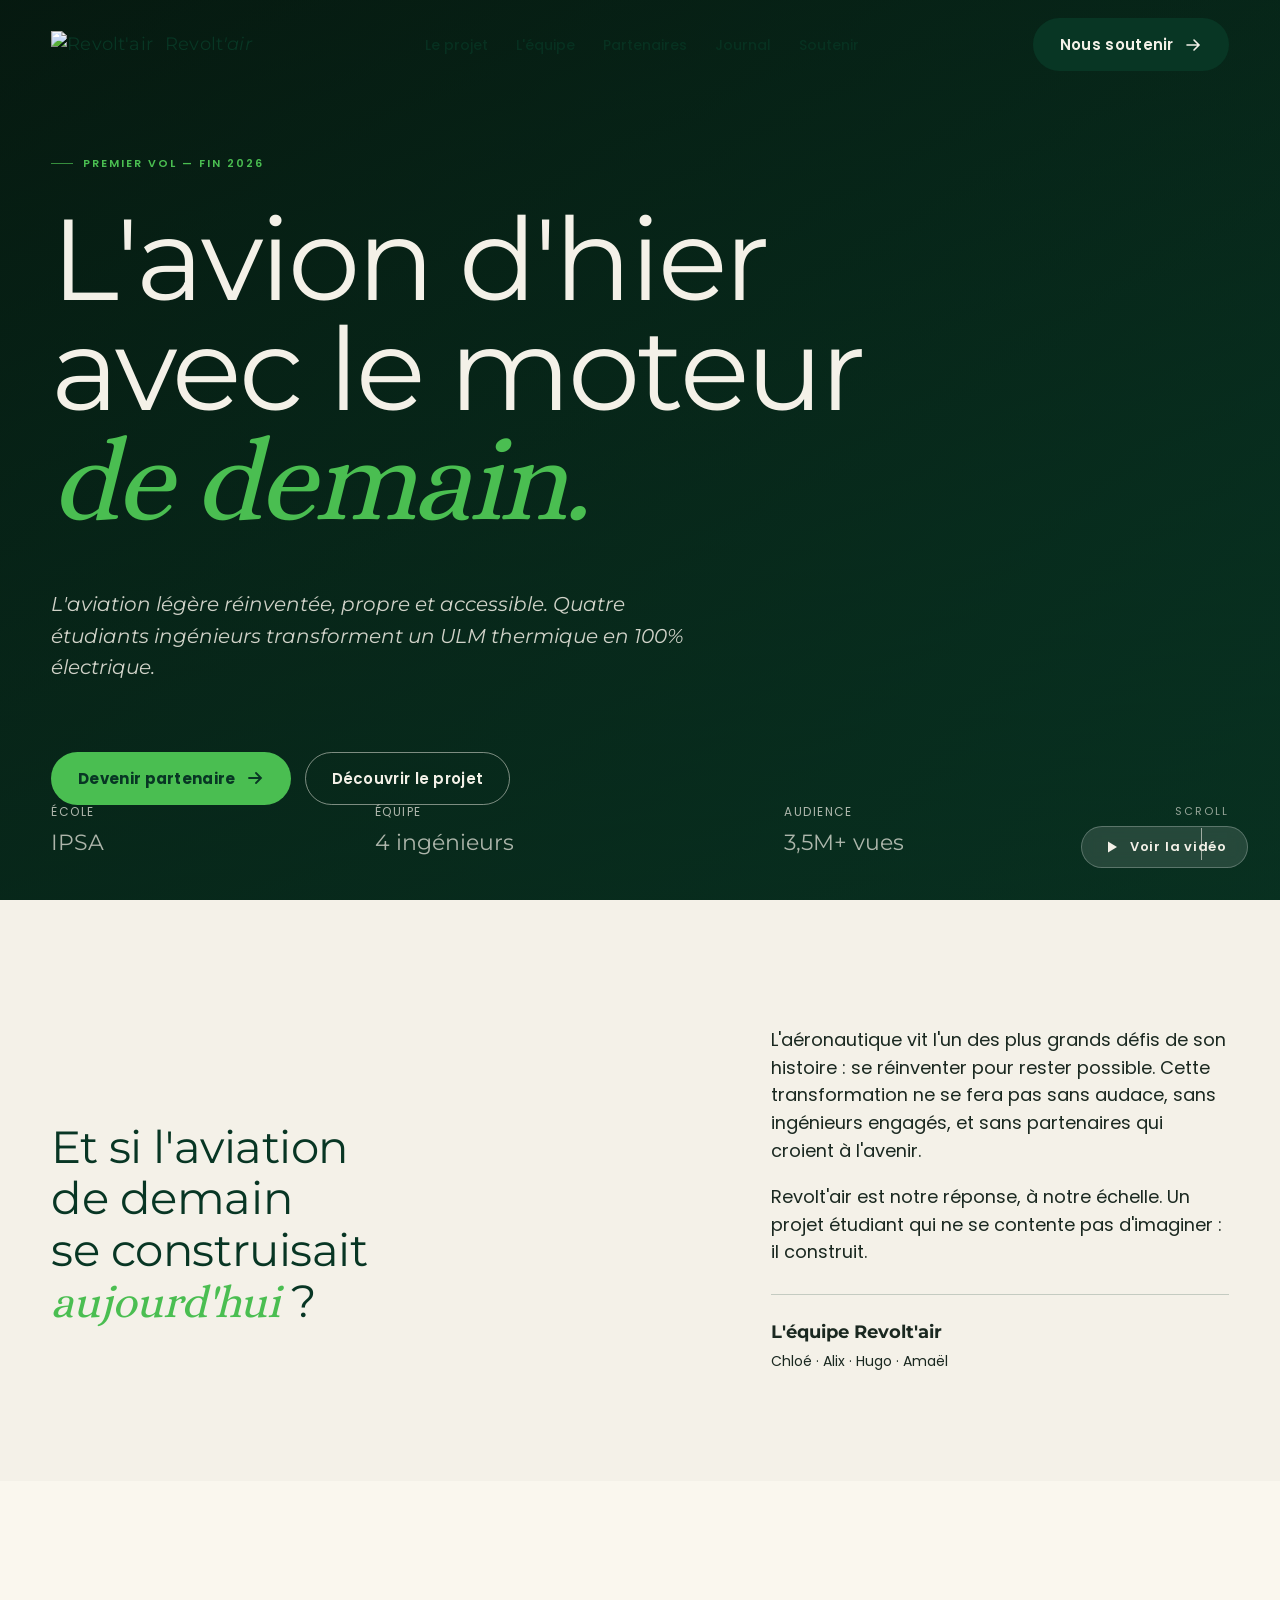
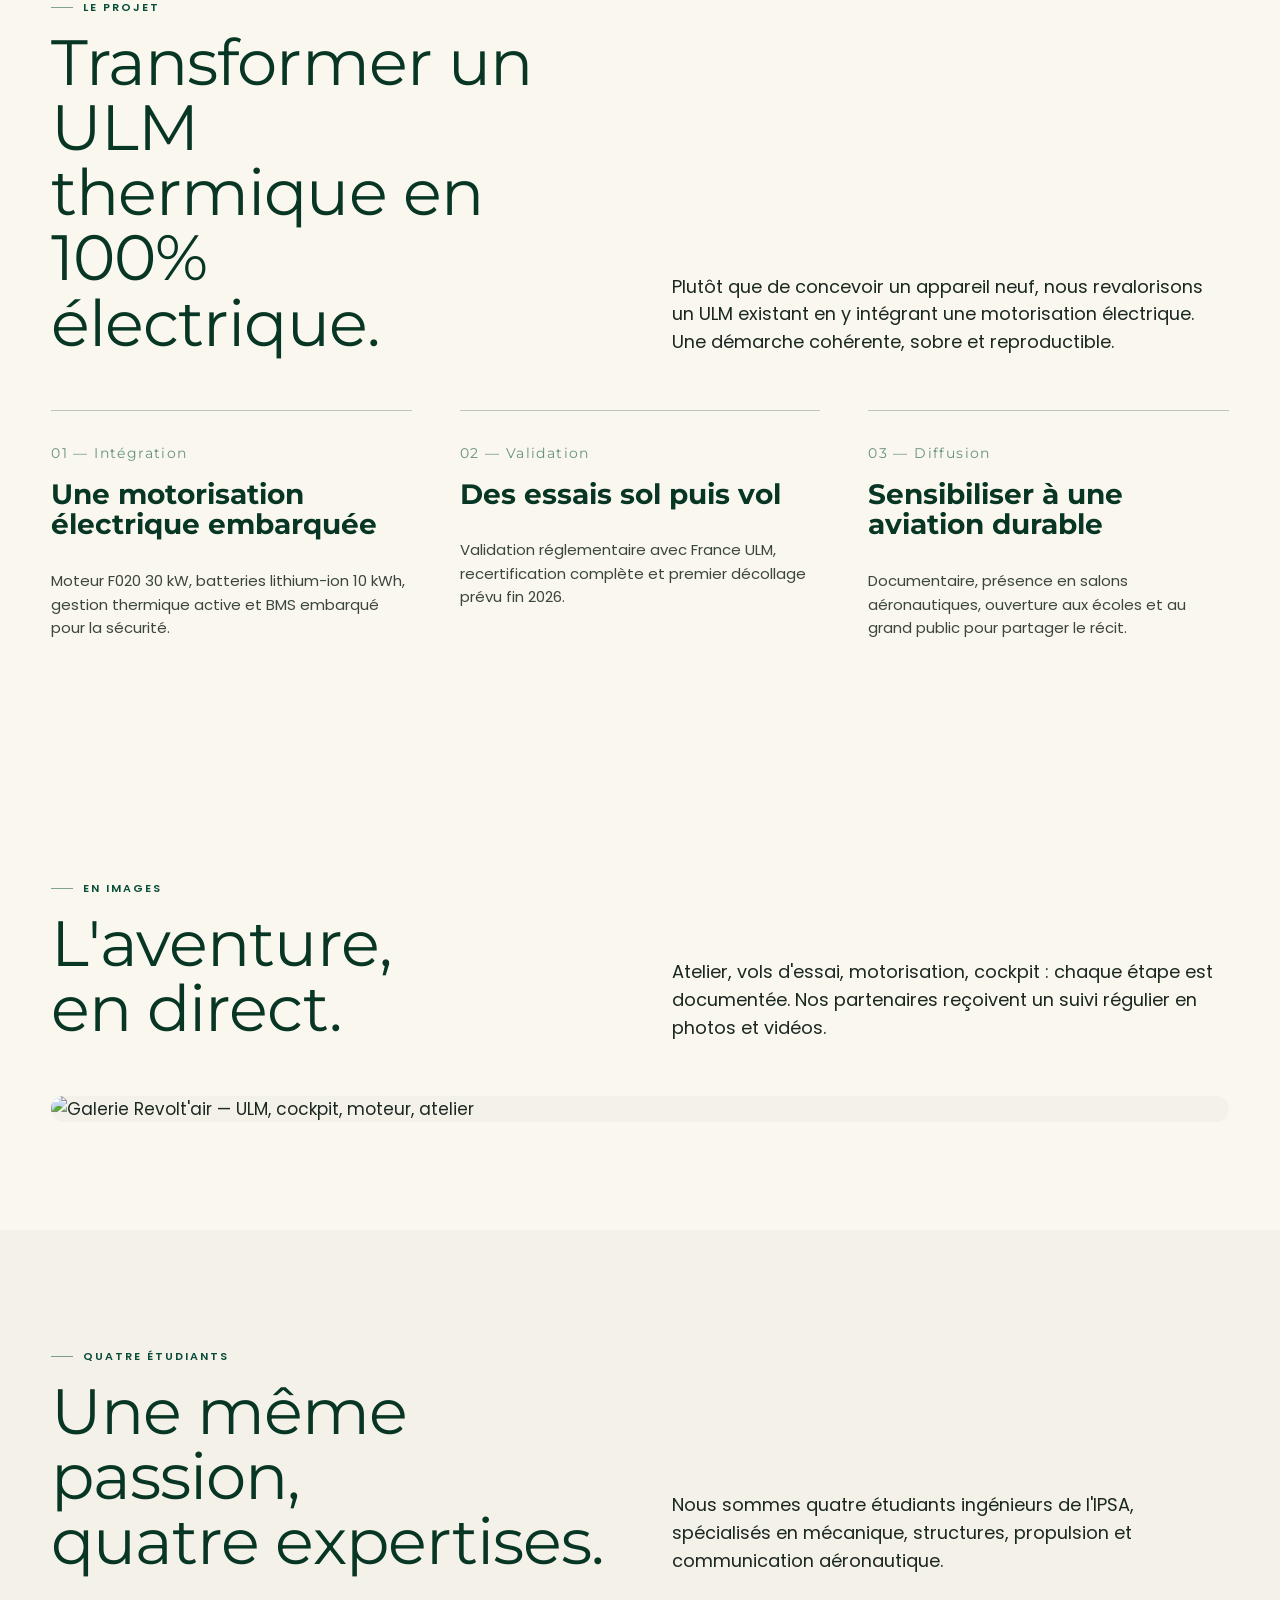
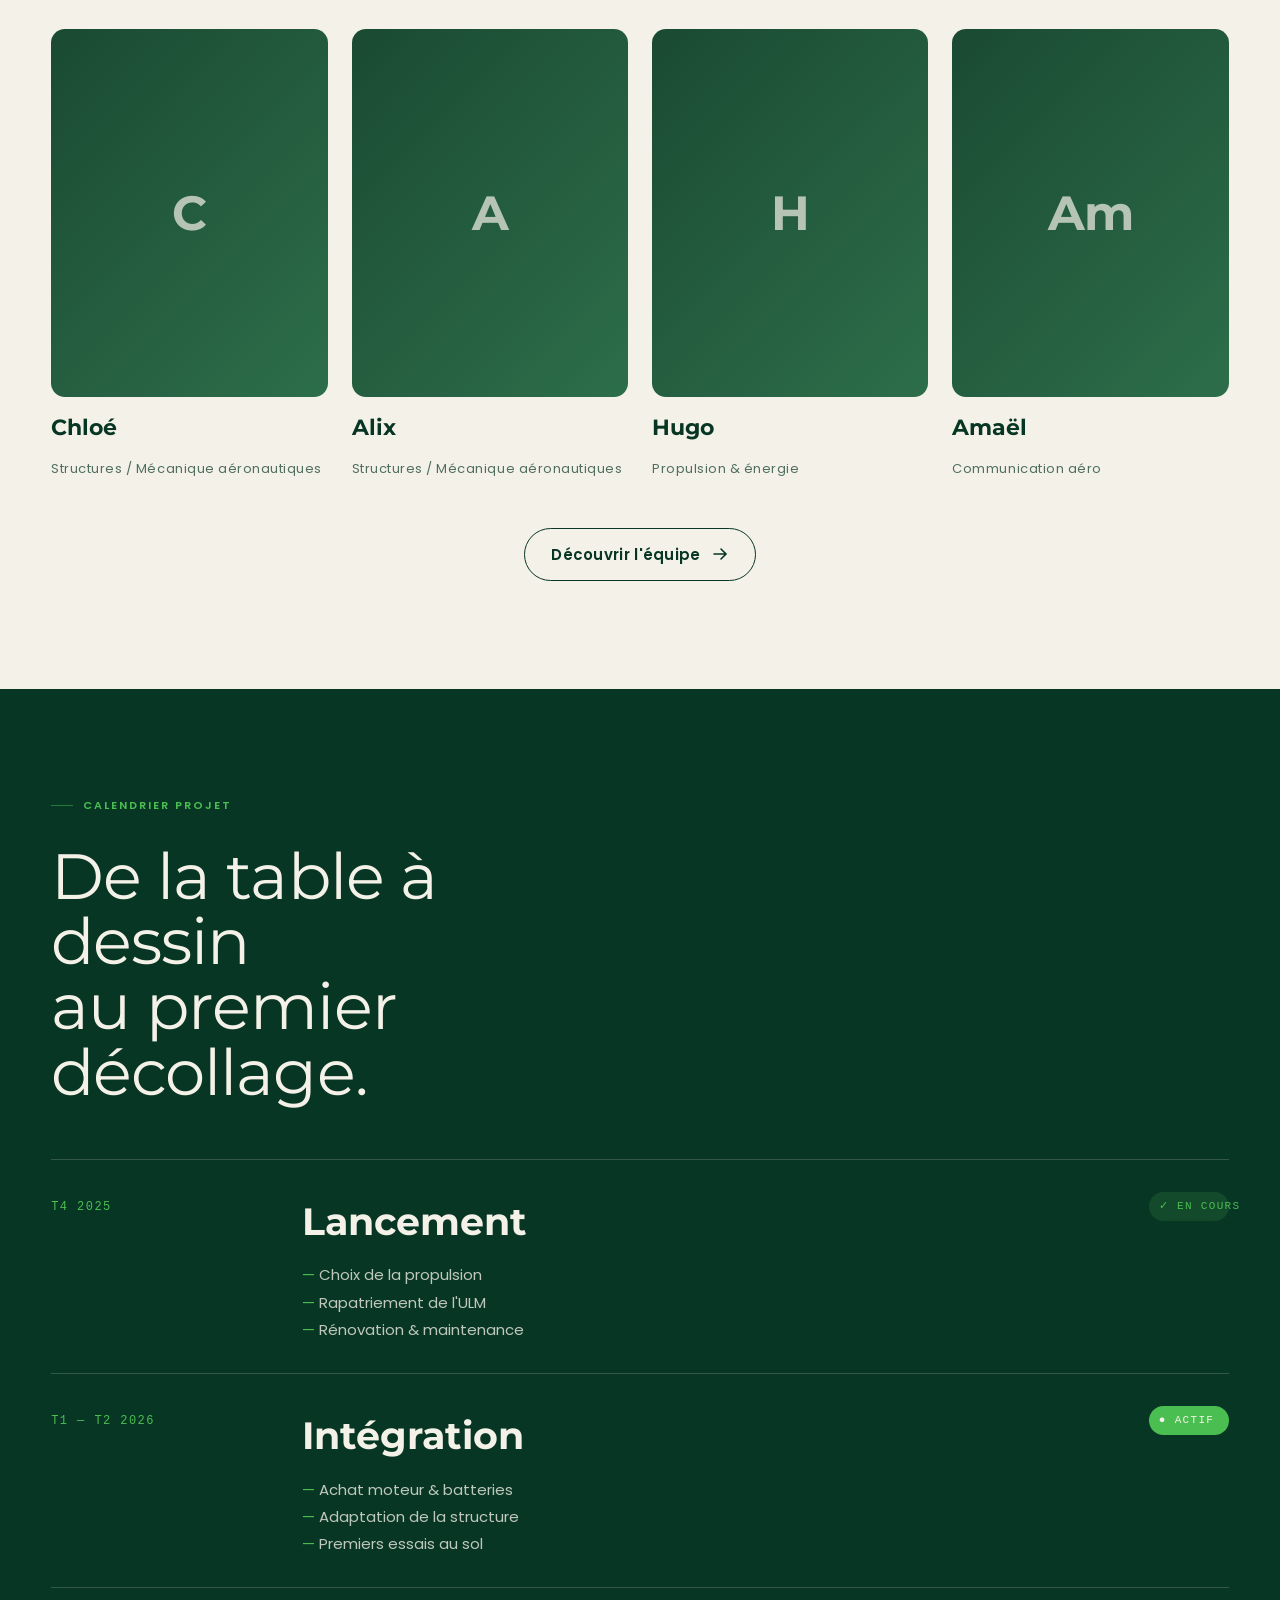
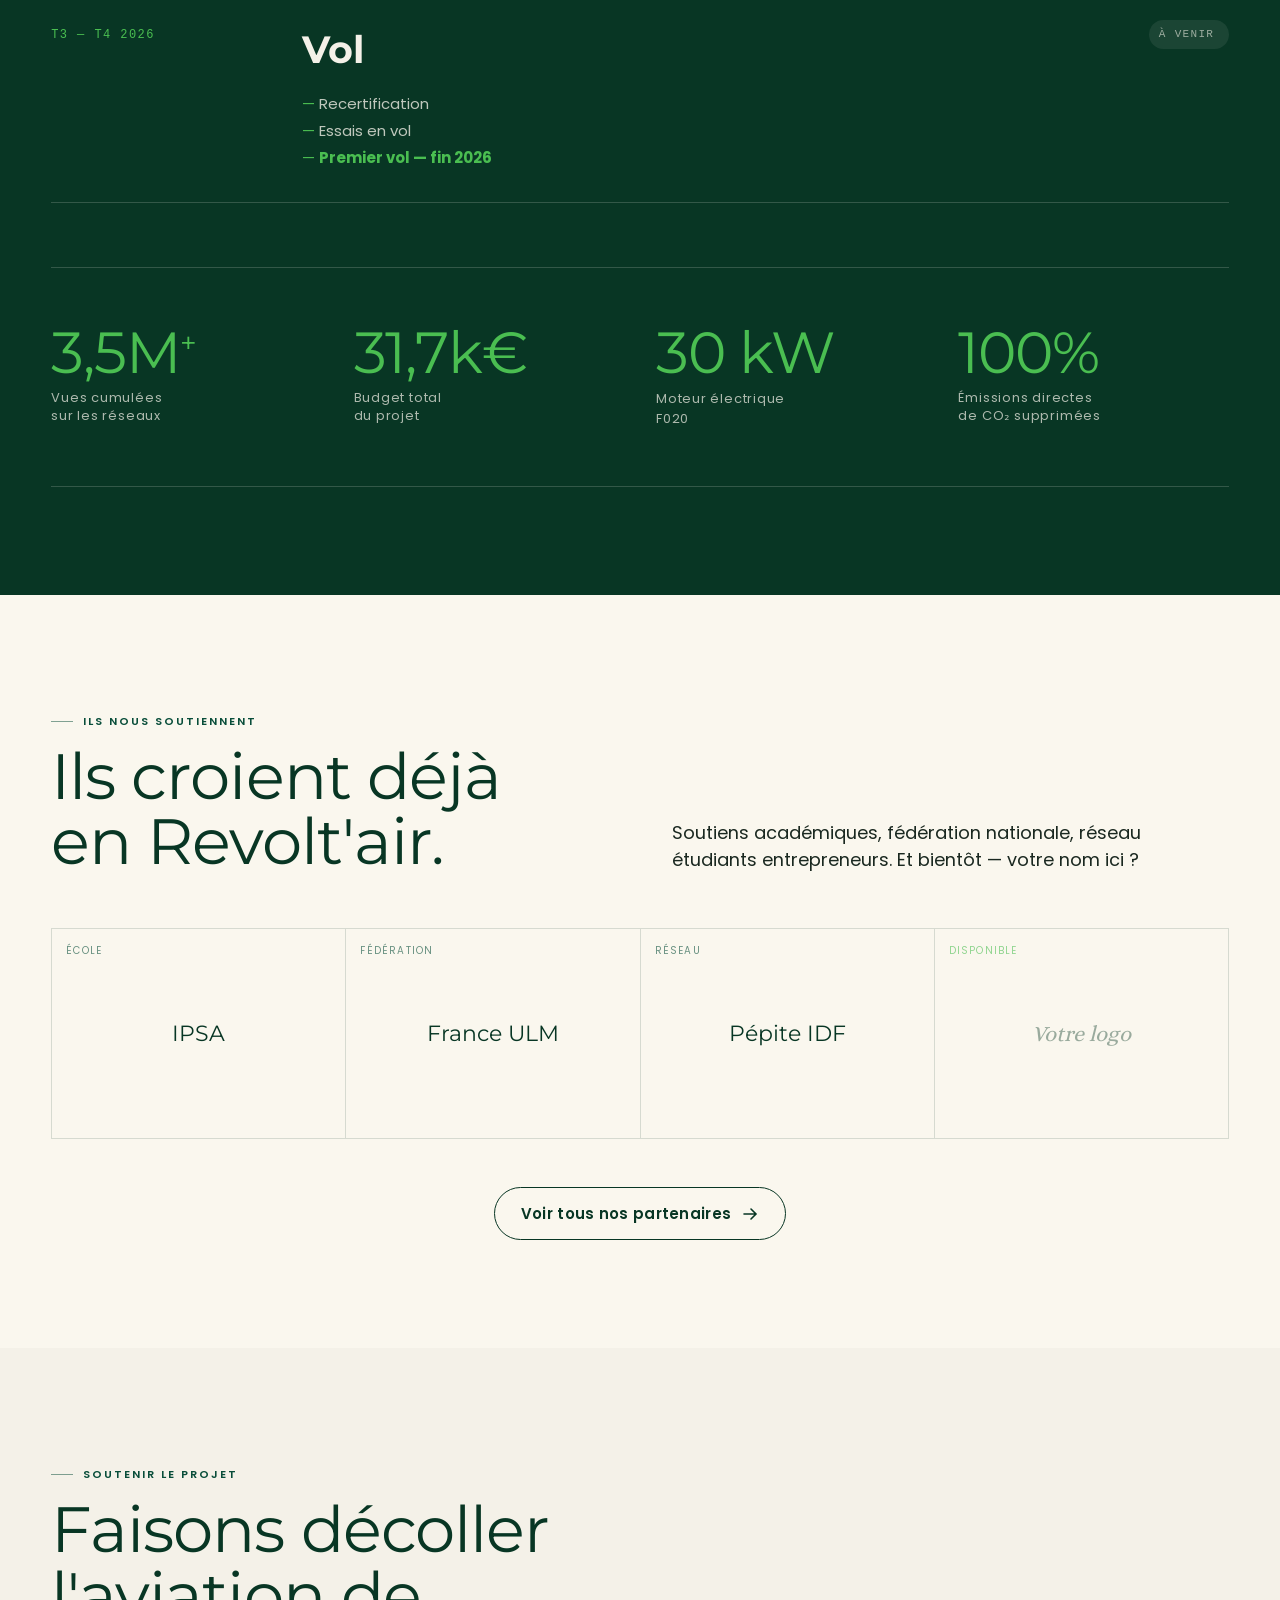
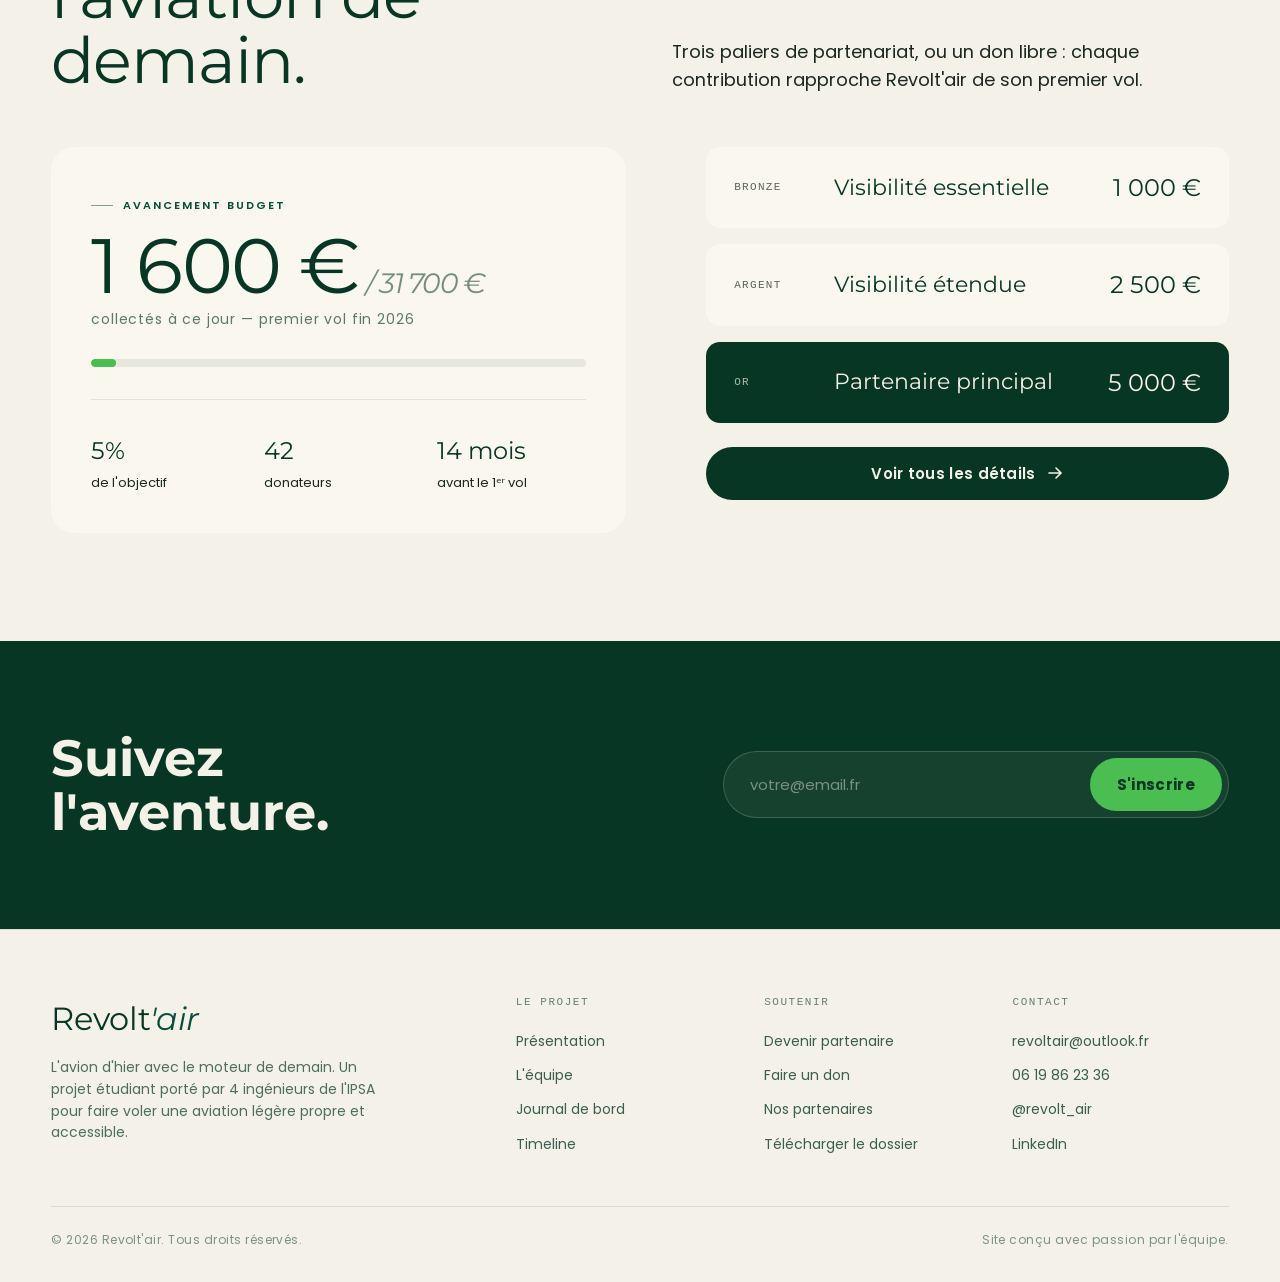
==== index.html @ 28c8277b "Add files via upload" ====
<!doctype html>
<html lang="fr">
<head>
<meta charset="utf-8" />
<meta name="viewport" content="width=device-width,initial-scale=1" />
<title>Revolt'air — L'aviation légère réinventée</title>
<meta name="description" content="Revolt'air : 4 étudiants ingénieurs transforment un ULM thermique en 100% électrique. Premier vol fin 2026." />
<link rel="preconnect" href="https://fonts.googleapis.com">
<link rel="preconnect" href="https://fonts.gstatic.com" crossorigin>
<link rel="stylesheet" href="https://fonts.googleapis.com/css2?family=Montserrat:wght@400;500;600;700&family=Poppins:wght@300;400;500;600;700&family=Alice&display=swap">
<link rel="stylesheet" href="site.css" />

<style>
/* ---- Mobile nav fix ---- */
@media (max-width: 768px) {
  .nav__links { display: none; }
  .nav__links.is-open {
    display: flex;
    flex-direction: column;
    position: fixed;
    top: 0; left: 0; right: 0; bottom: 0;
    background: var(--c-green-dark);
    justify-content: center;
    align-items: center;
    gap: 32px;
    z-index: 100;
  }
  .nav__links.is-open a {
    color: var(--c-cream);
    font-size: 24px;
    font-family: var(--font-display);
    font-weight: 600;
  }
  .nav__hamburger {
    display: flex;
    flex-direction: column;
    gap: 5px;
    cursor: pointer;
    z-index: 101;
    background: none;
    border: none;
    padding: 8px;
  }
  .nav__hamburger span {
    width: 24px;
    height: 2px;
    background: var(--c-green-dark);
    display: block;
    transition: all 0.3s;
    border-radius: 2px;
  }
  .is-scrolled .nav__hamburger span { background: var(--c-green-dark); }
  .nav__hamburger.is-open span:nth-child(1) { transform: rotate(45deg) translate(5px, 5px); }
  .nav__hamburger.is-open span:nth-child(2) { opacity: 0; }
  .nav__hamburger.is-open span:nth-child(3) { transform: rotate(-45deg) translate(5px, -5px); }
  .nav__cta { display: none; }
}
@media (min-width: 769px) {
  .nav__hamburger { display: none; }
}
/* Fix hero text visibility */
.hero__title { color: #f4f1e8 !important; }
.hero__tag { color: rgba(244,241,232,0.85) !important; }
.hero__eyebrow { color: var(--c-green) !important; }
.hero__eyebrow::before { background: var(--c-green) !important; }
</style>
</head>
<body data-screen-label="01 Accueil">

<!-- ============== NAV ============== -->
<header class="nav" id="nav">
  <div class="container nav__inner">
    <a href="index.html" class="nav__brand">
      <img src="assets/logo.png" alt="Revolt'air" />
      <span>Revolt<span class="nav__brand-em">'air</span></span>
    </a>
    <nav>
      <ul class="nav__links">
        <li><a href="#projet">Le projet</a></li>
        <li><a href="equipe.html">L'équipe</a></li>
        <li><a href="partenaires.html">Partenaires</a></li>
        <li><a href="journal.html">Journal</a></li>
        <li><a href="soutenir.html">Soutenir</a></li>
      </ul>
    </nav>
    <button class="nav__hamburger" id="hamburger" aria-label="Menu" onclick="
      const nav = document.querySelector('.nav__links');
      const btn = document.getElementById('hamburger');
      nav.classList.toggle('is-open');
      btn.classList.toggle('is-open');
    ">
      <span></span><span></span><span></span>
    </button>
    <div class="nav__cta">
      <a href="soutenir.html" class="btn btn--primary">
        Nous soutenir
        <svg class="btn__arrow" viewBox="0 0 18 18" fill="none" stroke="currentColor" stroke-width="1.6" stroke-linecap="round"><path d="M3 9 H 15 M10 4 L 15 9 L 10 14"/></svg>
      </a>
    </div>
  </div>
</header>

<!-- ============== HERO ============== -->
<section class="hero" data-screen-label="01 Hero">
  <div class="hero__media">
    <!-- Image de fond ULM -->
    <img
      src="assets/moodboard.png"
      alt="ULM Revolt'air"
      style="position:absolute;inset:0;width:100%;height:100%;object-fit:cover;object-position:center top;"
      onerror="this.style.display='none'"
    />
    <!-- Overlay sombre -->
    <div style="position:absolute;inset:0;background:linear-gradient(160deg,rgba(5,20,12,0.75) 0%,rgba(8,54,36,0.65) 100%);z-index:1;"></div>
    <!-- Bouton lecture vidéo YouTube -->
    <a href="https://youtu.be/LAt4kAwPY90" target="_blank" rel="noopener"
       style="position:absolute;bottom:32px;right:32px;z-index:3;display:flex;align-items:center;gap:10px;background:rgba(255,255,255,0.12);backdrop-filter:blur(8px);border:1px solid rgba(255,255,255,0.25);border-radius:999px;padding:10px 20px;color:#f4f1e8;font-family:var(--font-body);font-size:13px;font-weight:600;letter-spacing:0.06em;text-decoration:none;transition:background 0.2s;">
      <svg width="18" height="18" viewBox="0 0 18 18" fill="currentColor"><path d="M6 3.5l9 5.5-9 5.5V3.5z"/></svg>
      Voir la vidéo
    </a>
  </div>
  <div class="container hero__inner">
    <div class="eyebrow hero__eyebrow">Premier vol — fin 2026</div>
    <h1 class="hero__title">L'avion d'hier<br/>avec le moteur<br/><em>de demain.</em></h1>
    <p class="hero__tag">L'aviation légère réinventée, propre et accessible. Quatre étudiants ingénieurs transforment un ULM thermique en 100% électrique.</p>
    <div class="hero__ctas">
      <a href="soutenir.html" class="btn btn--accent">
        Devenir partenaire
        <svg class="btn__arrow" viewBox="0 0 18 18" fill="none" stroke="currentColor" stroke-width="1.8" stroke-linecap="round"><path d="M3 9 H 15 M10 4 L 15 9 L 10 14"/></svg>
      </a>
      <a href="#projet" class="btn btn--ghost" style="color:var(--c-cream); border-color:rgba(244,241,232,0.5);">
        Découvrir le projet
      </a>
    </div>
  </div>
  <div class="hero__meta">
    <div class="hero__meta-item">
      École
      <strong>IPSA</strong>
    </div>
    <div class="hero__meta-item">
      Équipe
      <strong>4 ingénieurs</strong>
    </div>
    <div class="hero__meta-item">
      Audience
      <strong>3,5M+ vues</strong>
    </div>
    <div class="hero__scroll">
      <span>Scroll</span>
      <span class="hero__scroll-line"></span>
    </div>
  </div>
</section>

<!-- ============== MANIFESTE ============== -->
<section class="section section--cream" id="manifeste" data-screen-label="02 Manifeste">
  <div class="container">
    <div class="manifeste-row reveal">
      <p class="manifeste">
        Et si l'aviation<br/>de demain<br/>se construisait<br/><em>aujourd'hui</em>&nbsp;?
      </p>
      <div>
        <p class="lede">L'aéronautique vit l'un des plus grands défis de son histoire&nbsp;: se réinventer pour rester possible. Cette transformation ne se fera pas sans audace, sans ingénieurs engagés, et sans partenaires qui croient à l'avenir.</p>
        <p class="lede" style="margin-top: 18px;">Revolt'air est notre réponse, à notre échelle. Un projet étudiant qui ne se contente pas d'imaginer&nbsp;: il construit.</p>
        <div class="manifeste-meta" style="margin-top: 28px;">
          <strong>L'équipe Revolt'air</strong>
          Chloé · Alix · Hugo · Amaël
        </div>
      </div>
    </div>
  </div>
</section>

<!-- ============== PROJET ============== -->
<section class="section section--cream-soft" id="projet" data-screen-label="03 Projet">
  <div class="container">
    <div class="section__head section__head--split reveal">
      <div>
        <div class="eyebrow">Le projet</div>
        <h2 class="h-section" style="margin-top:14px;">Transformer un ULM<br/>thermique en 100%<br/>électrique.</h2>
      </div>
      <p class="lede">Plutôt que de concevoir un appareil neuf, nous revalorisons un ULM existant en y intégrant une motorisation électrique. Une démarche cohérente, sobre et reproductible.</p>
    </div>

    <div class="bref-grid">
      <article class="bref-card reveal">
        <div class="bref-card__num">01 — Intégration</div>
        <h3 class="bref-card__title">Une motorisation électrique embarquée</h3>
        <p class="bref-card__body">Moteur F020 30 kW, batteries lithium-ion 10 kWh, gestion thermique active et BMS embarqué pour la sécurité.</p>
      </article>
      <article class="bref-card reveal">
        <div class="bref-card__num">02 — Validation</div>
        <h3 class="bref-card__title">Des essais sol puis vol</h3>
        <p class="bref-card__body">Validation réglementaire avec France ULM, recertification complète et premier décollage prévu fin 2026.</p>
      </article>
      <article class="bref-card reveal">
        <div class="bref-card__num">03 — Diffusion</div>
        <h3 class="bref-card__title">Sensibiliser à une aviation durable</h3>
        <p class="bref-card__body">Documentaire, présence en salons aéronautiques, ouverture aux écoles et au grand public pour partager le récit.</p>
      </article>
    </div>
  </div>
</section>

<!-- ============== GALERIE ============== -->
<section class="section section--cream-soft" id="galerie" data-screen-label="03b Galerie">
  <div class="container">
    <div class="section__head section__head--split reveal">
      <div>
        <div class="eyebrow">En images</div>
        <h2 class="h-section" style="margin-top:14px;">L'aventure,<br/>en direct.</h2>
      </div>
      <p class="lede">Atelier, vols d'essai, motorisation, cockpit&nbsp;: chaque étape est documentée. Nos partenaires reçoivent un suivi régulier en photos et vidéos.</p>
    </div>
    <div class="reveal" style="border-radius: var(--r-lg); overflow: hidden; background: var(--c-cream);">
      <img src="assets/moodboard.png" alt="Galerie Revolt'air — ULM, cockpit, moteur, atelier" style="width: 100%; display: block;" />
    </div>
  </div>
</section>

<!-- ============== ÉQUIPE PREVIEW ============== -->
<section class="section section--cream" id="equipe" data-screen-label="04 Équipe">
  <div class="container">
    <div class="section__head section__head--split reveal">
      <div>
        <div class="eyebrow">Quatre étudiants</div>
        <h2 class="h-section" style="margin-top:14px;">Une même passion,<br/>quatre expertises.</h2>
      </div>
      <p class="lede">Nous sommes quatre étudiants ingénieurs de l'IPSA, spécialisés en mécanique, structures, propulsion et communication aéronautique.</p>
    </div>

        <div class="team-preview reveal">
      <article class="team-preview__card">
        <div class="team-preview__photo" style="background:linear-gradient(135deg,#1a4a32,#2d6e4a);display:flex;align-items:center;justify-content:center;font-family:var(--font-display);font-size:48px;color:rgba(244,241,232,0.7);font-weight:700;letter-spacing:-0.02em;">C</div>
        <h3 class="team-preview__name">Chloé</h3>
        <div class="team-preview__role">Structures / Mécanique aéronautiques</div>
      </article>
      <article class="team-preview__card">
        <div class="team-preview__photo" style="background:linear-gradient(135deg,#1a4a32,#2d6e4a);display:flex;align-items:center;justify-content:center;font-family:var(--font-display);font-size:48px;color:rgba(244,241,232,0.7);font-weight:700;letter-spacing:-0.02em;">A</div>
        <h3 class="team-preview__name">Alix</h3>
        <div class="team-preview__role">Structures / Mécanique aéronautiques</div>
      </article>
      <article class="team-preview__card">
        <div class="team-preview__photo" style="background:linear-gradient(135deg,#1a4a32,#2d6e4a);display:flex;align-items:center;justify-content:center;font-family:var(--font-display);font-size:48px;color:rgba(244,241,232,0.7);font-weight:700;letter-spacing:-0.02em;">H</div>
        <h3 class="team-preview__name">Hugo</h3>
        <div class="team-preview__role">Propulsion &amp; énergie</div>
      </article>
      <article class="team-preview__card">
        <div class="team-preview__photo" style="background:linear-gradient(135deg,#1a4a32,#2d6e4a);display:flex;align-items:center;justify-content:center;font-family:var(--font-display);font-size:48px;color:rgba(244,241,232,0.7);font-weight:700;letter-spacing:-0.02em;">Am</div>
        <h3 class="team-preview__name">Amaël</h3>
        <div class="team-preview__role">Communication aéro</div>
      </article>
    </div>

    <div style="margin-top: 48px; text-align: center;">
      <a href="equipe.html" class="btn btn--ghost">
        Découvrir l'équipe
        <svg class="btn__arrow" viewBox="0 0 18 18" fill="none" stroke="currentColor" stroke-width="1.6" stroke-linecap="round"><path d="M3 9 H 15 M10 4 L 15 9 L 10 14"/></svg>
      </a>
    </div>
  </div>
</section>

<!-- ============== TIMELINE ============== -->
<section class="section section--dark" id="timeline" data-screen-label="05 Timeline">
  <div class="container">
    <div class="section__head reveal">
      <div class="eyebrow">Calendrier projet</div>
      <h2 class="h-section" style="margin-top:14px; max-width: 14ch;">De la table à dessin<br/>au premier décollage.</h2>
    </div>

    <div class="timeline-web reveal">
      <div class="timeline-web__phase">
        <div class="timeline-web__when">T4 2025</div>
        <div class="timeline-web__body">
          <h3 class="timeline-web__title">Lancement</h3>
          <ul class="timeline-web__list">
            <li>Choix de la propulsion</li>
            <li>Rapatriement de l'ULM</li>
            <li>Rénovation &amp; maintenance</li>
          </ul>
        </div>
        <div class="timeline-web__status timeline-web__status--done">✓ En cours</div>
      </div>
      <div class="timeline-web__phase">
        <div class="timeline-web__when">T1 — T2 2026</div>
        <div class="timeline-web__body">
          <h3 class="timeline-web__title">Intégration</h3>
          <ul class="timeline-web__list">
            <li>Achat moteur &amp; batteries</li>
            <li>Adaptation de la structure</li>
            <li>Premiers essais au sol</li>
          </ul>
        </div>
        <div class="timeline-web__status timeline-web__status--active">● Actif</div>
      </div>
      <div class="timeline-web__phase">
        <div class="timeline-web__when">T3 — T4 2026</div>
        <div class="timeline-web__body">
          <h3 class="timeline-web__title">Vol</h3>
          <ul class="timeline-web__list">
            <li>Recertification</li>
            <li>Essais en vol</li>
            <li><strong style="color: var(--c-green)">Premier vol — fin 2026</strong></li>
          </ul>
        </div>
        <div class="timeline-web__status">À venir</div>
      </div>
    </div>

    <div class="statband reveal" style="margin-top: 64px;">
      <div class="statband__item">
        <div class="statband__num">3,5M<sup>+</sup></div>
        <div class="statband__label">Vues cumulées<br/>sur les réseaux</div>
      </div>
      <div class="statband__item">
        <div class="statband__num">31,7k€</div>
        <div class="statband__label">Budget total<br/>du projet</div>
      </div>
      <div class="statband__item">
        <div class="statband__num">30 kW</div>
        <div class="statball__label" style="color: rgba(244,241,232,0.7); font-size: 13px; margin-top: 8px; letter-spacing: 0.06em;">Moteur électrique<br/>F020</div>
      </div>
      <div class="statband__item">
        <div class="statband__num">100%</div>
        <div class="statband__label">Émissions directes<br/>de CO₂ supprimées</div>
      </div>
    </div>
  </div>
</section>

<!-- ============== PARTENAIRES ============== -->
<section class="section section--cream-soft" id="partenaires" data-screen-label="06 Partenaires">
  <div class="container">
    <div class="section__head section__head--split reveal">
      <div>
        <div class="eyebrow">Ils nous soutiennent</div>
        <h2 class="h-section" style="margin-top:14px;">Ils croient déjà<br/>en Revolt'air.</h2>
      </div>
      <p class="lede">Soutiens académiques, fédération nationale, réseau étudiants entrepreneurs. Et bientôt — votre nom ici&nbsp;?</p>
    </div>

    <div class="partners reveal">
      <div class="partners__item">
        <span class="partners__item-tag">École</span>
        <span class="partners__item-name">IPSA</span>
      </div>
      <div class="partners__item">
        <span class="partners__item-tag">Fédération</span>
        <span class="partners__item-name">France ULM</span>
      </div>
      <div class="partners__item">
        <span class="partners__item-tag">Réseau</span>
        <span class="partners__item-name">Pépite IDF</span>
      </div>
      <div class="partners__item">
        <span class="partners__item-tag" style="color: var(--c-green);">Disponible</span>
        <span class="partners__item-name italic" style="color: rgba(8,54,36,0.4);">Votre logo</span>
      </div>
    </div>

    <div style="margin-top: 48px; text-align: center;">
      <a href="partenaires.html" class="btn btn--ghost">
        Voir tous nos partenaires
        <svg class="btn__arrow" viewBox="0 0 18 18" fill="none" stroke="currentColor" stroke-width="1.6" stroke-linecap="round"><path d="M3 9 H 15 M10 4 L 15 9 L 10 14"/></svg>
      </a>
    </div>
  </div>
</section>

<!-- ============== SOUTENIR ============== -->
<section class="section section--cream" id="soutenir" data-screen-label="07 Soutenir">
  <div class="container">
    <div class="section__head section__head--split reveal">
      <div>
        <div class="eyebrow">Soutenir le projet</div>
        <h2 class="h-section" style="margin-top:14px;">Faisons décoller<br/>l'aviation de demain.</h2>
      </div>
      <p class="lede">Trois paliers de partenariat, ou un don libre&nbsp;: chaque contribution rapproche Revolt'air de son premier vol.</p>
    </div>

    <div class="counter reveal">
      <div class="counter__progress">
        <div class="eyebrow" style="margin-bottom: 14px;">Avancement budget</div>
        <div class="counter__amount">
          <span data-counter-current>1&nbsp;600&nbsp;€</span>
          <span class="counter__amount-of">/&nbsp;31&nbsp;700&nbsp;€</span>
        </div>
        <div class="counter__label">collectés à ce jour — premier vol fin 2026</div>
        <div class="counter__bar"><div class="counter__bar-fill" data-counter-fill style="width: 0%"></div></div>
        <div class="counter__metrics">
          <div class="counter__metric">
            <strong>5%</strong>
            de l'objectif
          </div>
          <div class="counter__metric">
            <strong>42</strong>
            donateurs
          </div>
          <div class="counter__metric">
            <strong>14&nbsp;mois</strong>
            avant le 1ᵉʳ vol
          </div>
        </div>
      </div>

      <div class="tier-list">
        <div class="tier-row">
          <div class="tier-row__rank">Bronze</div>
          <div class="tier-row__name">Visibilité essentielle</div>
          <div class="tier-row__amount">1&nbsp;000&nbsp;€</div>
        </div>
        <div class="tier-row">
          <div class="tier-row__rank">Argent</div>
          <div class="tier-row__name">Visibilité étendue</div>
          <div class="tier-row__amount">2&nbsp;500&nbsp;€</div>
        </div>
        <div class="tier-row tier-row--gold">
          <div class="tier-row__rank">Or</div>
          <div class="tier-row__name">Partenaire principal</div>
          <div class="tier-row__amount">5&nbsp;000&nbsp;€</div>
        </div>
        <a href="soutenir.html" class="btn btn--primary" style="justify-content: center; margin-top: 8px;">
          Voir tous les détails
          <svg class="btn__arrow" viewBox="0 0 18 18" fill="none" stroke="currentColor" stroke-width="1.6" stroke-linecap="round"><path d="M3 9 H 15 M10 4 L 15 9 L 10 14"/></svg>
        </a>
      </div>
    </div>
  </div>
</section>

<!-- ============== NEWSLETTER ============== -->
<section class="newsletter" data-screen-label="08 Newsletter">
  <div class="container newsletter__inner reveal">
    <h2 class="newsletter__title">Suivez<br/>l'aventure.</h2>
    <form class="newsletter__form" onsubmit="event.preventDefault(); this.querySelector('input').value=''; this.querySelector('button').textContent='Merci ✓';">
      <input type="email" placeholder="votre@email.fr" required />
      <button type="submit" class="btn btn--accent">
        S'inscrire
      </button>
    </form>
  </div>
</section>

<!-- ============== FOOTER ============== -->
<footer class="footer" data-screen-label="09 Footer">
  <div class="container">
    <div class="footer__top">
      <div>
        <div class="footer__brand">Revolt<span class="footer__brand-em">'air</span></div>
        <p class="footer__about">L'avion d'hier avec le moteur de demain. Un projet étudiant porté par 4 ingénieurs de l'IPSA pour faire voler une aviation légère propre et accessible.</p>
      </div>
      <div class="footer__col">
        <div class="footer__col-title">Le projet</div>
        <ul>
          <li><a href="#projet">Présentation</a></li>
          <li><a href="equipe.html">L'équipe</a></li>
          <li><a href="journal.html">Journal de bord</a></li>
          <li><a href="#timeline">Timeline</a></li>
        </ul>
      </div>
      <div class="footer__col">
        <div class="footer__col-title">Soutenir</div>
        <ul>
          <li><a href="soutenir.html">Devenir partenaire</a></li>
          <li><a href="soutenir.html">Faire un don</a></li>
          <li><a href="partenaires.html">Nos partenaires</a></li>
          <li><a href="assets/dossier.pdf">Télécharger le dossier</a></li>
        </ul>
      </div>
      <div class="footer__col">
        <div class="footer__col-title">Contact</div>
        <ul>
          <li><a href="mailto:revoltair@outlook.fr">revoltair@outlook.fr</a></li>
          <li><a href="tel:+33619862336">06 19 86 23 36</a></li>
          <li><a href="https://instagram.com/revolt_air" target="_blank" rel="noopener">@revolt_air</a></li>
          <li><a href="#" target="_blank" rel="noopener">LinkedIn</a></li>
        </ul>
      </div>
    </div>
    <div class="footer__bottom">
      <div>© 2026 Revolt'air. Tous droits réservés.</div>
      <div>Site conçu avec passion par l'équipe.</div>
    </div>
  </div>
</footer>

<!-- React + Babel for tweaks panel -->
<script src="https://unpkg.com/react@18.3.1/umd/react.development.js" integrity="sha384-hD6/rw4ppMLGNu3tX5cjIb+uRZ7UkRJ6BPkLpg4hAu/6onKUg4lLsHAs9EBPT82L" crossorigin="anonymous"></script>
<script src="https://unpkg.com/react-dom@18.3.1/umd/react-dom.development.js" integrity="sha384-u6aeetuaXnQ38mYT8rp6sbXaQe3NL9t+IBXmnYxwkUI2Hw4bsp2Wvmx4yRQF1uAm" crossorigin="anonymous"></script>
<script src="https://unpkg.com/@babel/standalone@7.29.0/babel.min.js" integrity="sha384-m08KidiNqLdpJqLq95G/LEi8Qvjl/xUYll3QILypMoQ65QorJ9Lvtp2RXYGBFj1y" crossorigin="anonymous"></script>
<script type="text/babel" src="tweaks-panel.jsx"></script>
<script type="text/babel" src="site-tweaks.jsx"></script>

<script>
  // Nav scroll
  const nav = document.getElementById('nav');
  const onScroll = () => nav.classList.toggle('is-scrolled', window.scrollY > 40);
  window.addEventListener('scroll', onScroll, { passive: true }); onScroll();

  // Reveal on scroll
  const io = new IntersectionObserver((entries) => {
    entries.forEach(e => { if (e.isIntersecting) { e.target.classList.add('is-in'); io.unobserve(e.target); } });
  }, { threshold: 0.12, rootMargin: '0px 0px -60px 0px' });
  document.querySelectorAll('.reveal').forEach(el => io.observe(el));

  // Counter bar reveal
  const counterIo = new IntersectionObserver((entries) => {
    entries.forEach(e => {
      if (e.isIntersecting) {
        e.target.style.width = '5%';
        counterIo.unobserve(e.target);
      }
    });
  }, { threshold: 0.4 });
  document.querySelectorAll('[data-counter-fill]').forEach(el => counterIo.observe(el));
</script>

</body>
</html>
---- site.css ----
/* ============================================================
   Revolt'air — Site web
   Charte adaptée du dossier de partenariat
   ============================================================ */

:root {
  /* Couleurs */
  --c-cream: #f4f1e8;
  --c-cream-soft: #faf7ee;
  --c-ink: #1a2820;
  --c-green-dark: #083624;
  --c-green-mid: #084d39;
  --c-green: #4abe51;
  --c-green-soft: #c8e6c9;

  /* Type */
  --font-display: "Montserrat", "Helvetica Neue", system-ui, sans-serif;
  --font-body: "Poppins", "Helvetica Neue", system-ui, sans-serif;
  --font-italic: "Alice", Georgia, serif;
  --font-mono: "JetBrains Mono", "SF Mono", Menlo, monospace;

  /* Spacing */
  --r-sm: 6px;
  --r-md: 14px;
  --r-lg: 24px;

  /* Container */
  --max-w: 1280px;
  --gutter: clamp(20px, 4vw, 64px);
}

* { box-sizing: border-box; }
html { scroll-behavior: smooth; }
body {
  margin: 0;
  font-family: var(--font-body);
  font-size: 17px;
  line-height: 1.55;
  color: var(--c-ink);
  background: var(--c-cream);
  -webkit-font-smoothing: antialiased;
  text-rendering: optimizeLegibility;
}
img { max-width: 100%; display: block; }
a { color: inherit; text-decoration: none; }

/* ---------- Reusable ---------- */
.container {
  max-width: var(--max-w);
  margin: 0 auto;
  padding: 0 var(--gutter);
}

.eyebrow {
  font-family: var(--font-body);
  text-transform: uppercase;
  letter-spacing: 0.18em;
  font-size: 11px;
  font-weight: 600;
  color: var(--c-green-mid);
  display: inline-flex;
  align-items: center;
  gap: 10px;
}
.eyebrow::before {
  content: "";
  width: 22px;
  height: 1px;
  background: currentColor;
  opacity: 0.5;
}

.h-display {
  font-family: var(--font-display);
  font-weight: 400;
  line-height: 0.96;
  letter-spacing: -0.02em;
  font-size: clamp(48px, 8vw, 124px);
  color: var(--c-green-dark);
  margin: 0;
}
.h-section {
  font-family: var(--font-display);
  font-weight: 400;
  line-height: 1.02;
  letter-spacing: -0.015em;
  font-size: clamp(36px, 5vw, 72px);
  color: var(--c-green-dark);
  margin: 0;
}
.h-sub {
  font-family: var(--font-display);
  font-weight: 400;
  line-height: 1.1;
  font-size: clamp(24px, 2.6vw, 36px);
  color: var(--c-green-dark);
  margin: 0;
}
.lede {
  font-size: clamp(17px, 1.4vw, 21px);
  line-height: 1.55;
  color: var(--c-ink);
  max-width: 60ch;
}
.muted { color: rgba(26,40,32,0.65); }
.italic { font-style: italic; font-family: var(--font-italic); }
.hero__title em, .manifeste em { font-family: var(--font-italic); font-weight: 400; }

.btn {
  display: inline-flex;
  align-items: center;
  gap: 10px;
  padding: 14px 26px;
  border-radius: 999px;
  font-family: var(--font-body);
  font-weight: 600;
  font-size: 15px;
  letter-spacing: 0.02em;
  border: 1px solid transparent;
  cursor: pointer;
  transition: transform 0.2s ease, background 0.2s ease, color 0.2s ease;
  text-decoration: none;
}
.btn:hover { transform: translateY(-1px); }
.btn--primary {
  background: var(--c-green-dark);
  color: var(--c-cream);
}
.btn--primary:hover { background: var(--c-green-mid); }
.btn--ghost {
  background: transparent;
  color: var(--c-green-dark);
  border-color: var(--c-green-dark);
}
.btn--ghost:hover { background: var(--c-green-dark); color: var(--c-cream); }
.btn--accent {
  background: var(--c-green);
  color: var(--c-green-dark);
  font-weight: 700;
}
.btn--accent:hover { background: #5fcf66; }

.btn__arrow {
  width: 18px; height: 18px;
  display: inline-block;
  transition: transform 0.2s ease;
}
.btn:hover .btn__arrow { transform: translateX(3px); }

/* ---------- NAV ---------- */
.nav {
  position: fixed;
  top: 0; left: 0; right: 0;
  z-index: 100;
  padding: 18px 0;
  transition: background 0.3s ease, padding 0.3s ease, backdrop-filter 0.3s ease;
}
.nav.is-scrolled {
  background: rgba(244, 241, 232, 0.85);
  backdrop-filter: saturate(140%) blur(14px);
  -webkit-backdrop-filter: saturate(140%) blur(14px);
  padding: 12px 0;
  border-bottom: 1px solid rgba(8, 54, 36, 0.08);
}
.nav__inner {
  display: flex;
  align-items: center;
  justify-content: space-between;
  gap: 24px;
}
.nav__brand {
  display: flex;
  align-items: center;
  gap: 12px;
  font-family: var(--font-display);
  font-size: 18px;
  color: var(--c-green-dark);
  letter-spacing: 0.01em;
}
.nav__brand img { height: 28px; width: auto; }
.nav__brand-em { font-style: italic; }
.nav__links {
  display: flex;
  gap: 28px;
  align-items: center;
  list-style: none;
  margin: 0; padding: 0;
}
.nav__links a {
  font-size: 14px;
  font-weight: 500;
  color: var(--c-green-dark);
  opacity: 0.78;
  transition: opacity 0.2s;
}
.nav__links a:hover { opacity: 1; }
.nav__cta {
  display: flex; gap: 10px; align-items: center;
}
@media (max-width: 880px) {
  .nav__links { display: none; }
}

/* ---------- HERO ---------- */
.hero {
  position: relative;
  min-height: 100vh;
  padding: 140px 0 80px;
  overflow: hidden;
  display: flex;
  align-items: center;
}
.hero__media {
  position: absolute;
  inset: 0;
  z-index: 0;
  background: linear-gradient(135deg, #082b1d 0%, #0a4d34 100%);
}
.hero__video-placeholder {
  position: absolute;
  inset: 0;
  background:
    radial-gradient(circle at 30% 40%, rgba(74,190,81,0.15) 0%, transparent 60%),
    radial-gradient(circle at 70% 60%, rgba(74,190,81,0.1) 0%, transparent 60%),
    linear-gradient(135deg, #051f15 0%, #0a4d34 100%);
  display: flex;
  align-items: center;
  justify-content: center;
}
.hero__video-placeholder::before {
  content: "[ vidéo en boucle — ULM en vol ]";
  font-family: var(--font-mono);
  font-size: 12px;
  color: rgba(244, 241, 232, 0.4);
  letter-spacing: 0.1em;
  text-transform: uppercase;
}
.hero__media::after {
  content: "";
  position: absolute;
  inset: 0;
  background: linear-gradient(180deg, rgba(8,30,20,0.2) 0%, rgba(8,30,20,0.5) 60%, rgba(8,30,20,0.85) 100%);
}
.hero__inner {
  position: relative;
  z-index: 2;
  width: 100%;
  display: grid;
  grid-template-columns: 1fr;
  gap: 32px;
}
.hero__eyebrow {
  color: var(--c-green) !important;
}
.hero__eyebrow::before { background: currentColor; opacity: 0.7; }
.hero__title {
  color: var(--c-cream);
  font-family: var(--font-display);
  font-weight: 400;
  font-size: clamp(56px, 9vw, 140px);
  line-height: 0.95;
  letter-spacing: -0.025em;
  margin: 0;
  max-width: 14ch;
}
.hero__title em {
  font-style: italic;
  color: var(--c-green);
}
.hero__tag {
  font-style: italic;
  font-family: var(--font-display);
  color: rgba(244, 241, 232, 0.85);
  font-size: clamp(18px, 1.6vw, 22px);
  max-width: 50ch;
}
.hero__ctas {
  display: flex;
  gap: 14px;
  flex-wrap: wrap;
  margin-top: 16px;
}
.hero__meta {
  position: absolute;
  bottom: 40px;
  left: var(--gutter);
  right: var(--gutter);
  z-index: 2;
  display: flex;
  justify-content: space-between;
  align-items: flex-end;
  gap: 24px;
  color: var(--c-cream);
  flex-wrap: wrap;
}
.hero__meta-item { font-size: 12px; opacity: 0.7; letter-spacing: 0.12em; text-transform: uppercase; }
.hero__meta-item strong {
  display: block;
  font-family: var(--font-display);
  font-size: 22px;
  font-weight: 400;
  letter-spacing: 0;
  text-transform: none;
  margin-top: 4px;
  opacity: 1;
}
.hero__scroll {
  display: inline-flex;
  flex-direction: column;
  align-items: center;
  gap: 8px;
  font-size: 11px;
  letter-spacing: 0.18em;
  text-transform: uppercase;
  opacity: 0.6;
}
.hero__scroll-line {
  width: 1px; height: 32px;
  background: var(--c-cream);
  animation: scrollHint 2.4s ease-in-out infinite;
  transform-origin: top;
}
@keyframes scrollHint {
  0%, 100% { transform: scaleY(0.4); opacity: 0.3; }
  50% { transform: scaleY(1); opacity: 0.9; }
}

/* ---------- Sections ---------- */
.section {
  padding: clamp(80px, 12vh, 140px) 0;
  position: relative;
}
.section--cream { background: var(--c-cream); }
.section--cream-soft { background: var(--c-cream-soft); }
.section--dark { background: var(--c-green-dark); color: var(--c-cream); }
.section--dark .h-section,
.section--dark .h-sub { color: var(--c-cream); }
.section--dark .eyebrow { color: var(--c-green); }
.section--dark .lede { color: rgba(244, 241, 232, 0.85); }

.section__head {
  display: grid;
  grid-template-columns: 1fr;
  gap: 16px;
  margin-bottom: clamp(40px, 6vh, 72px);
  max-width: 70ch;
}
.section__head--split {
  grid-template-columns: 1fr;
  max-width: var(--max-w);
}
@media (min-width: 880px) {
  .section__head--split {
    grid-template-columns: 1fr 1fr;
    gap: 64px;
    align-items: end;
  }
  .section__head--split .lede { margin: 0; }
}

/* ---------- Manifeste ---------- */
.manifeste {
  font-family: var(--font-display);
  font-size: clamp(28px, 3.5vw, 52px);
  line-height: 1.15;
  letter-spacing: -0.01em;
  color: var(--c-green-dark);
  max-width: 22ch;
}
.manifeste em {
  font-style: italic;
  color: var(--c-green);
}
.manifeste-row {
  display: grid;
  grid-template-columns: 1fr;
  gap: 48px;
  align-items: start;
}
@media (min-width: 880px) {
  .manifeste-row { grid-template-columns: 1.4fr 1fr; gap: 80px; align-items: end; }
}
.manifeste-meta {
  border-top: 1px solid rgba(8, 54, 36, 0.2);
  padding-top: 24px;
  font-size: 14px;
  line-height: 1.55;
  color: var(--c-ink);
}
.manifeste-meta strong { display: block; font-family: var(--font-display); font-size: 18px; margin-bottom: 4px; }

/* ---------- Projet en bref ---------- */
.bref-grid {
  display: grid;
  grid-template-columns: 1fr;
  gap: 32px;
}
@media (min-width: 880px) {
  .bref-grid { grid-template-columns: repeat(3, 1fr); gap: 48px; }
}
.bref-card {
  display: flex;
  flex-direction: column;
  gap: 14px;
  padding: 32px 0 0;
  border-top: 1px solid rgba(8, 54, 36, 0.25);
}
.bref-card__num {
  font-family: var(--font-display);
  font-size: 14px;
  letter-spacing: 0.1em;
  color: var(--c-green-mid);
  opacity: 0.6;
}
.bref-card__title {
  font-family: var(--font-display);
  font-size: 28px;
  line-height: 1.1;
  color: var(--c-green-dark);
  margin: 0;
}
.bref-card__body {
  font-size: 15px;
  line-height: 1.55;
  color: var(--c-ink);
  opacity: 0.85;
}

/* ---------- Stat band ---------- */
.statband {
  display: grid;
  grid-template-columns: repeat(2, 1fr);
  gap: 32px;
  padding: 56px 0;
  border-top: 1px solid rgba(244, 241, 232, 0.18);
  border-bottom: 1px solid rgba(244, 241, 232, 0.18);
}
@media (min-width: 760px) {
  .statband { grid-template-columns: repeat(4, 1fr); }
}
.statband__item { text-align: left; }
.statband__num {
  font-family: var(--font-display);
  font-size: clamp(40px, 4.5vw, 64px);
  line-height: 1;
  color: var(--c-green);
  letter-spacing: -0.02em;
}
.statband__num sup { font-size: 0.5em; vertical-align: super; }
.statband__label {
  font-size: 13px;
  margin-top: 8px;
  letter-spacing: 0.06em;
  color: rgba(244, 241, 232, 0.7);
  line-height: 1.4;
}

/* ---------- Équipe preview ---------- */
.team-preview {
  display: grid;
  grid-template-columns: 1fr;
  gap: 24px;
}
@media (min-width: 760px) {
  .team-preview { grid-template-columns: repeat(4, 1fr); }
}
.team-preview__card {
  display: flex;
  flex-direction: column;
  gap: 14px;
}
.team-preview__photo {
  aspect-ratio: 3/4;
  background: linear-gradient(135deg, #d8e6cf, #c8dabb);
  border-radius: var(--r-md);
  position: relative;
  overflow: hidden;
  display: flex;
  align-items: center;
  justify-content: center;
  font-family: var(--font-mono);
  font-size: 11px;
  color: rgba(8,54,36,0.45);
  letter-spacing: 0.1em;
  transition: transform 0.4s ease;
}
.team-preview__card:hover .team-preview__photo { transform: scale(1.02); }
.team-preview__name {
  font-family: var(--font-display);
  font-size: 22px;
  color: var(--c-green-dark);
  margin: 0;
}
.team-preview__role {
  font-size: 13px;
  color: rgba(8, 54, 36, 0.7);
  letter-spacing: 0.04em;
}

/* ---------- Timeline ---------- */
.timeline-web {
  display: grid;
  gap: 0;
  position: relative;
}
.timeline-web__phase {
  display: grid;
  grid-template-columns: 80px 1fr;
  gap: clamp(20px, 4vw, 56px);
  padding: 32px 0;
  border-top: 1px solid rgba(244, 241, 232, 0.18);
  align-items: start;
}
@media (min-width: 760px) {
  .timeline-web__phase { grid-template-columns: 200px 1fr 80px; }
}
.timeline-web__phase:last-child { border-bottom: 1px solid rgba(244, 241, 232, 0.18); }
.timeline-web__when {
  font-family: var(--font-mono);
  font-size: 12px;
  letter-spacing: 0.12em;
  text-transform: uppercase;
  color: var(--c-green);
  padding-top: 6px;
}
.timeline-web__body {
  display: flex;
  flex-direction: column;
  gap: 8px;
}
.timeline-web__title {
  font-family: var(--font-display);
  font-size: clamp(28px, 3vw, 40px);
  color: var(--c-cream);
  margin: 0;
}
.timeline-web__list {
  list-style: none;
  margin: 4px 0 0; padding: 0;
  display: flex;
  flex-direction: column;
  gap: 4px;
  color: rgba(244, 241, 232, 0.78);
  font-size: 15px;
}
.timeline-web__list li::before { content: "— "; color: var(--c-green); }
.timeline-web__status {
  font-family: var(--font-mono);
  font-size: 11px;
  letter-spacing: 0.12em;
  text-transform: uppercase;
  padding: 6px 10px;
  border-radius: 999px;
  background: rgba(244, 241, 232, 0.08);
  color: rgba(244, 241, 232, 0.6);
  display: inline-block;
  align-self: start;
  white-space: nowrap;
}
.timeline-web__status--done { color: var(--c-green); background: rgba(74, 190, 81, 0.15); }
.timeline-web__status--active { color: var(--c-cream); background: var(--c-green); }

/* ---------- Partenaires ---------- */
.partners {
  display: grid;
  grid-template-columns: repeat(2, 1fr);
  gap: 0;
  border-top: 1px solid rgba(8, 54, 36, 0.15);
  border-left: 1px solid rgba(8, 54, 36, 0.15);
}
@media (min-width: 760px) {
  .partners { grid-template-columns: repeat(4, 1fr); }
}
.partners__item {
  aspect-ratio: 1.4/1;
  border-right: 1px solid rgba(8, 54, 36, 0.15);
  border-bottom: 1px solid rgba(8, 54, 36, 0.15);
  display: flex;
  align-items: center;
  justify-content: center;
  font-family: var(--font-display);
  font-size: 22px;
  color: var(--c-green-dark);
  background: var(--c-cream-soft);
  position: relative;
  transition: background 0.2s;
}
.partners__item:hover { background: var(--c-cream); }
.partners__item-name { z-index: 1; }
.partners__item-tag {
  position: absolute;
  top: 14px; left: 14px;
  font-family: var(--font-body);
  font-size: 10px;
  letter-spacing: 0.12em;
  text-transform: uppercase;
  color: var(--c-green-mid);
  opacity: 0.6;
}

/* ---------- Soutenir / counter ---------- */
.counter {
  display: grid;
  grid-template-columns: 1fr;
  gap: 56px;
  align-items: start;
}
@media (min-width: 880px) {
  .counter { grid-template-columns: 1.1fr 1fr; gap: 80px; }
}
.counter__progress {
  background: var(--c-cream-soft);
  border-radius: var(--r-lg);
  padding: 40px;
}
.counter__amount {
  font-family: var(--font-display);
  font-size: clamp(48px, 6vw, 88px);
  line-height: 1;
  color: var(--c-green-dark);
  letter-spacing: -0.02em;
  display: flex;
  align-items: baseline;
  gap: 8px;
}
.counter__amount-of {
  font-size: 0.36em;
  color: rgba(8, 54, 36, 0.55);
  font-style: italic;
}
.counter__label {
  font-size: 14px;
  color: rgba(8, 54, 36, 0.65);
  letter-spacing: 0.06em;
  margin-top: 4px;
}
.counter__bar {
  margin-top: 28px;
  height: 8px;
  background: rgba(8, 54, 36, 0.08);
  border-radius: 999px;
  overflow: hidden;
  position: relative;
}
.counter__bar-fill {
  height: 100%;
  background: var(--c-green);
  border-radius: inherit;
  transition: width 1.4s cubic-bezier(0.22, 1, 0.36, 1);
}
.counter__metrics {
  display: grid;
  grid-template-columns: repeat(3, 1fr);
  gap: 24px;
  margin-top: 32px;
  padding-top: 32px;
  border-top: 1px solid rgba(8, 54, 36, 0.1);
}
.counter__metric { font-size: 13px; }
.counter__metric strong {
  display: block;
  font-family: var(--font-display);
  font-size: 24px;
  font-weight: 400;
  color: var(--c-green-dark);
  margin-bottom: 4px;
}

.tier-list {
  display: flex;
  flex-direction: column;
  gap: 16px;
}
.tier-row {
  display: grid;
  grid-template-columns: 80px 1fr auto;
  gap: 20px;
  align-items: center;
  padding: 22px 28px;
  background: var(--c-cream-soft);
  border-radius: var(--r-md);
  transition: transform 0.2s ease, background 0.2s ease;
}
.tier-row:hover { transform: translateX(4px); background: var(--c-cream); }
.tier-row--gold { background: var(--c-green-dark); color: var(--c-cream); }
.tier-row--gold:hover { background: var(--c-green-mid); }
.tier-row--gold .tier-row__name,
.tier-row--gold .tier-row__amount { color: var(--c-cream); }
.tier-row__rank {
  font-family: var(--font-mono);
  font-size: 11px;
  letter-spacing: 0.12em;
  text-transform: uppercase;
  opacity: 0.7;
}
.tier-row__name {
  font-family: var(--font-display);
  font-size: 22px;
  color: var(--c-green-dark);
}
.tier-row__amount {
  font-family: var(--font-display);
  font-size: 24px;
  color: var(--c-green-dark);
}

/* ---------- Newsletter / footer ---------- */
.newsletter {
  background: var(--c-green-dark);
  color: var(--c-cream);
  padding: clamp(60px, 10vh, 100px) 0;
}
.newsletter__inner {
  display: grid;
  grid-template-columns: 1fr;
  gap: 32px;
  align-items: center;
}
@media (min-width: 880px) {
  .newsletter__inner { grid-template-columns: 1.2fr 1fr; gap: 64px; }
}
.newsletter__title {
  font-family: var(--font-display);
  font-size: clamp(32px, 4vw, 52px);
  line-height: 1.05;
  color: var(--c-cream);
  margin: 0;
  max-width: 16ch;
}
.newsletter__form {
  display: flex;
  gap: 8px;
  background: rgba(244, 241, 232, 0.06);
  border: 1px solid rgba(244, 241, 232, 0.18);
  padding: 6px;
  border-radius: 999px;
  align-items: center;
}
.newsletter__form input {
  flex: 1;
  background: transparent;
  border: 0;
  outline: 0;
  padding: 14px 20px;
  color: var(--c-cream);
  font-family: var(--font-body);
  font-size: 15px;
}
.newsletter__form input::placeholder { color: rgba(244, 241, 232, 0.45); }

.footer {
  background: var(--c-cream);
  color: var(--c-green-dark);
  padding: 64px 0 32px;
  border-top: 1px solid rgba(8, 54, 36, 0.1);
}
.footer__top {
  display: grid;
  grid-template-columns: 1fr;
  gap: 40px;
  margin-bottom: 48px;
}
@media (min-width: 760px) {
  .footer__top { grid-template-columns: 2fr 1fr 1fr 1fr; gap: 32px; }
}
.footer__brand {
  font-family: var(--font-display);
  font-size: 32px;
  letter-spacing: -0.01em;
  margin-bottom: 12px;
}
.footer__brand-em { font-style: italic; color: var(--c-green-mid); }
.footer__about {
  font-size: 14px;
  line-height: 1.55;
  color: rgba(8, 54, 36, 0.7);
  max-width: 36ch;
}
.footer__col-title {
  font-family: var(--font-mono);
  font-size: 11px;
  letter-spacing: 0.14em;
  text-transform: uppercase;
  opacity: 0.6;
  margin-bottom: 16px;
}
.footer__col ul { list-style: none; margin: 0; padding: 0; display: flex; flex-direction: column; gap: 8px; }
.footer__col a { font-size: 14px; opacity: 0.78; transition: opacity 0.2s; }
.footer__col a:hover { opacity: 1; }
.footer__bottom {
  display: flex;
  justify-content: space-between;
  align-items: center;
  padding-top: 24px;
  border-top: 1px solid rgba(8, 54, 36, 0.1);
  font-size: 12px;
  color: rgba(8, 54, 36, 0.5);
  letter-spacing: 0.04em;
  flex-wrap: wrap;
  gap: 16px;
}

/* ---------- Reveal anim ---------- */
.reveal {
  opacity: 0;
  transform: translateY(24px);
  transition: opacity 0.9s cubic-bezier(0.22, 1, 0.36, 1), transform 0.9s cubic-bezier(0.22, 1, 0.36, 1);
}
.reveal.is-in { opacity: 1; transform: none; }

/* ---------- V2 (immersif) overrides ---------- */
body.v-immersif {
  background: #050d09;
  color: var(--c-cream);
}
body.v-immersif .nav.is-scrolled {
  background: rgba(5, 13, 9, 0.85);
  border-bottom-color: rgba(74, 190, 81, 0.15);
}
body.v-immersif .nav__brand,
body.v-immersif .nav__links a { color: var(--c-cream); }
body.v-immersif .section--cream { background: #050d09; }
body.v-immersif .section--cream-soft { background: #081512; }
body.v-immersif .section--dark { background: #020705; }
body.v-immersif .h-display,
body.v-immersif .h-section,
body.v-immersif .h-sub { color: var(--c-cream); }
body.v-immersif .lede { color: rgba(244, 241, 232, 0.78); }
body.v-immersif .manifeste { color: var(--c-cream); }
body.v-immersif .manifeste em { color: var(--c-green); }
body.v-immersif .bref-card { border-top-color: rgba(74, 190, 81, 0.25); }
body.v-immersif .bref-card__title { color: var(--c-cream); }
body.v-immersif .bref-card__body { color: rgba(244, 241, 232, 0.7); }
body.v-immersif .bref-card__num { color: var(--c-green); opacity: 0.85; }
body.v-immersif .team-preview__photo {
  background: linear-gradient(135deg, #0a261a, #14422f);
  color: rgba(244, 241, 232, 0.4);
}
body.v-immersif .team-preview__name { color: var(--c-cream); }
body.v-immersif .team-preview__role { color: rgba(244, 241, 232, 0.6); }
body.v-immersif .partners {
  border-top-color: rgba(74, 190, 81, 0.18);
  border-left-color: rgba(74, 190, 81, 0.18);
}
body.v-immersif .partners__item {
  background: #081512;
  color: var(--c-cream);
  border-right-color: rgba(74, 190, 81, 0.18);
  border-bottom-color: rgba(74, 190, 81, 0.18);
}
body.v-immersif .partners__item:hover { background: #0d2118; }
body.v-immersif .counter__progress { background: #081512; }
body.v-immersif .counter__amount { color: var(--c-cream); }
body.v-immersif .counter__amount-of { color: rgba(244, 241, 232, 0.55); }
body.v-immersif .counter__label { color: rgba(244, 241, 232, 0.55); }
body.v-immersif .counter__bar { background: rgba(244, 241, 232, 0.08); }
body.v-immersif .counter__metrics { border-top-color: rgba(244, 241, 232, 0.1); }
body.v-immersif .counter__metric strong { color: var(--c-cream); }
body.v-immersif .tier-row { background: #081512; }
body.v-immersif .tier-row:hover { background: #0d2118; }
body.v-immersif .tier-row__name,
body.v-immersif .tier-row__amount { color: var(--c-cream); }
body.v-immersif .footer { background: #020705; color: var(--c-cream); border-top-color: rgba(74, 190, 81, 0.15); }
body.v-immersif .footer__brand-em { color: var(--c-green); }
body.v-immersif .footer__about,
body.v-immersif .footer__col a { color: rgba(244, 241, 232, 0.7); }
body.v-immersif .footer__bottom { color: rgba(244, 241, 232, 0.4); border-top-color: rgba(244, 241, 232, 0.1); }
body.v-immersif .btn--ghost { color: var(--c-cream); border-color: rgba(244, 241, 232, 0.4); }
body.v-immersif .btn--ghost:hover { background: var(--c-cream); color: var(--c-green-dark); }
body.v-immersif .timeline-web__phase,
body.v-immersif .timeline-web__phase:last-child { border-color: rgba(74, 190, 81, 0.18); }
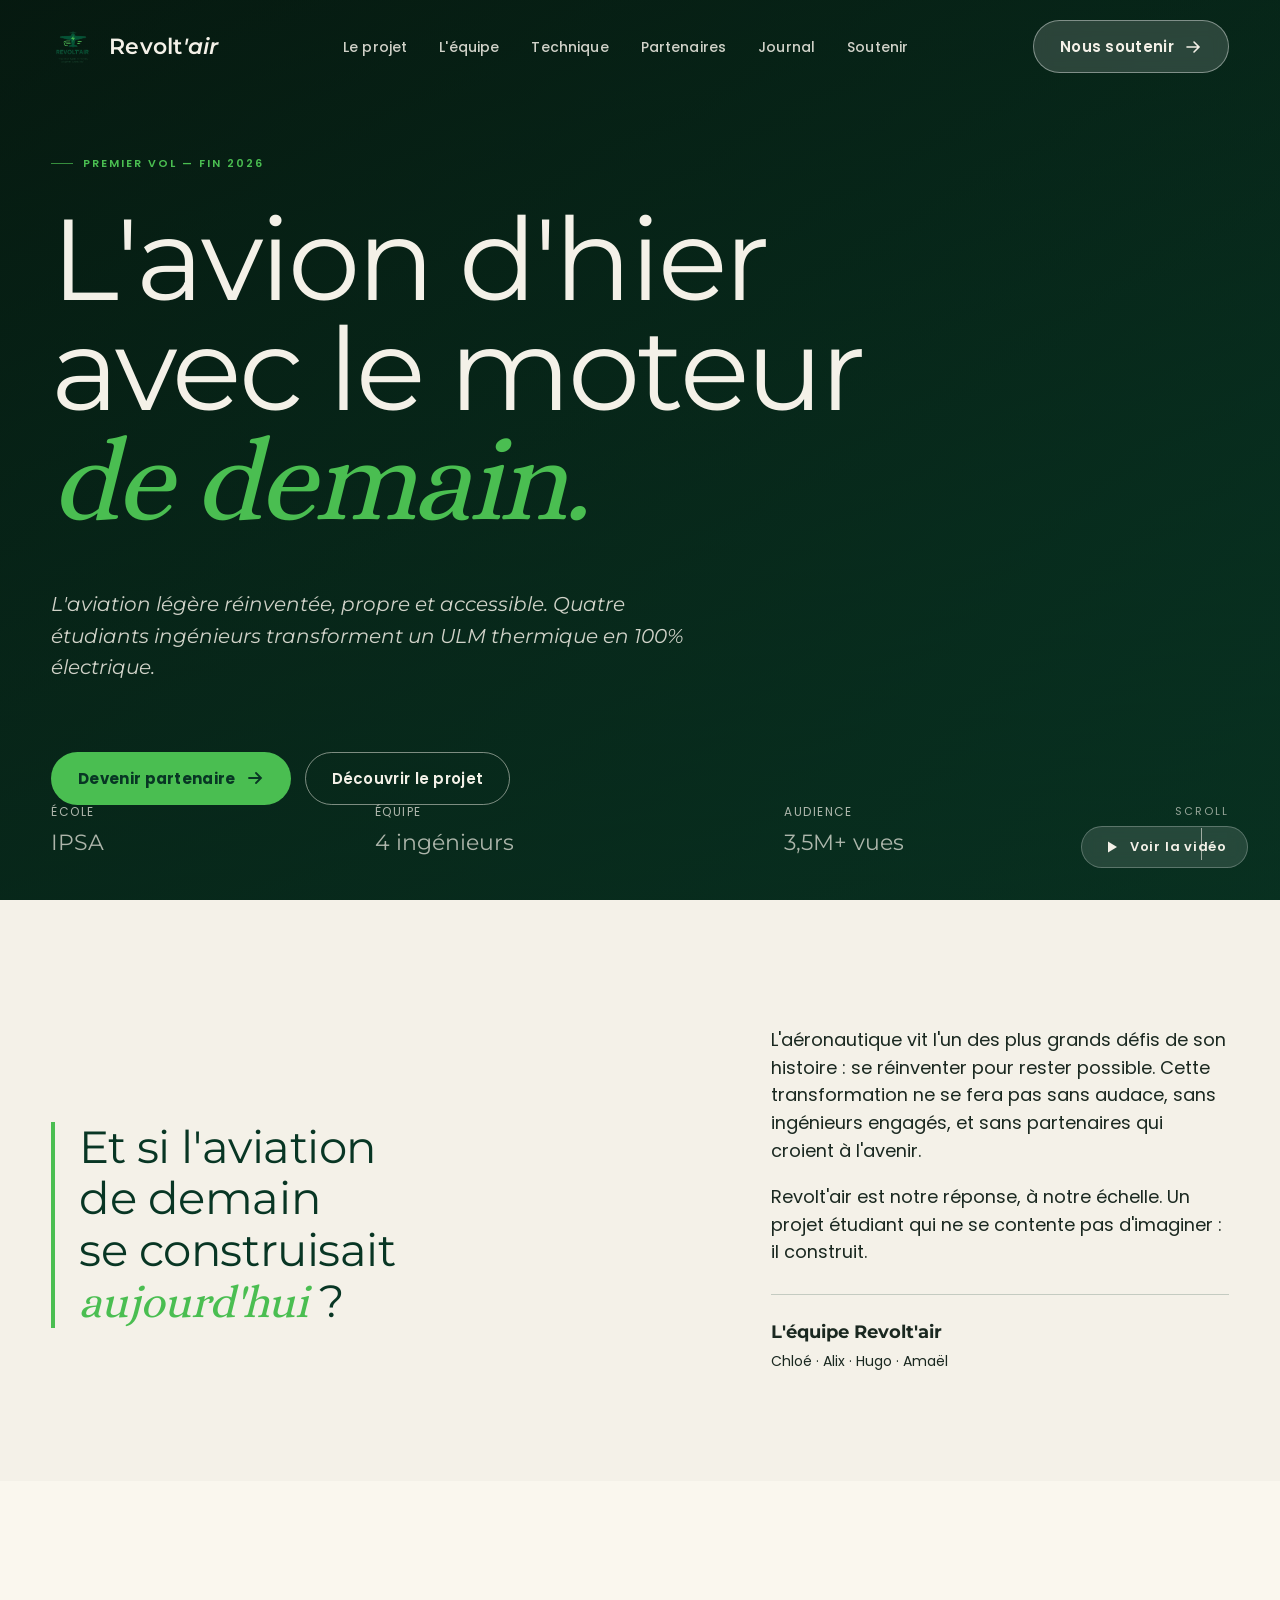
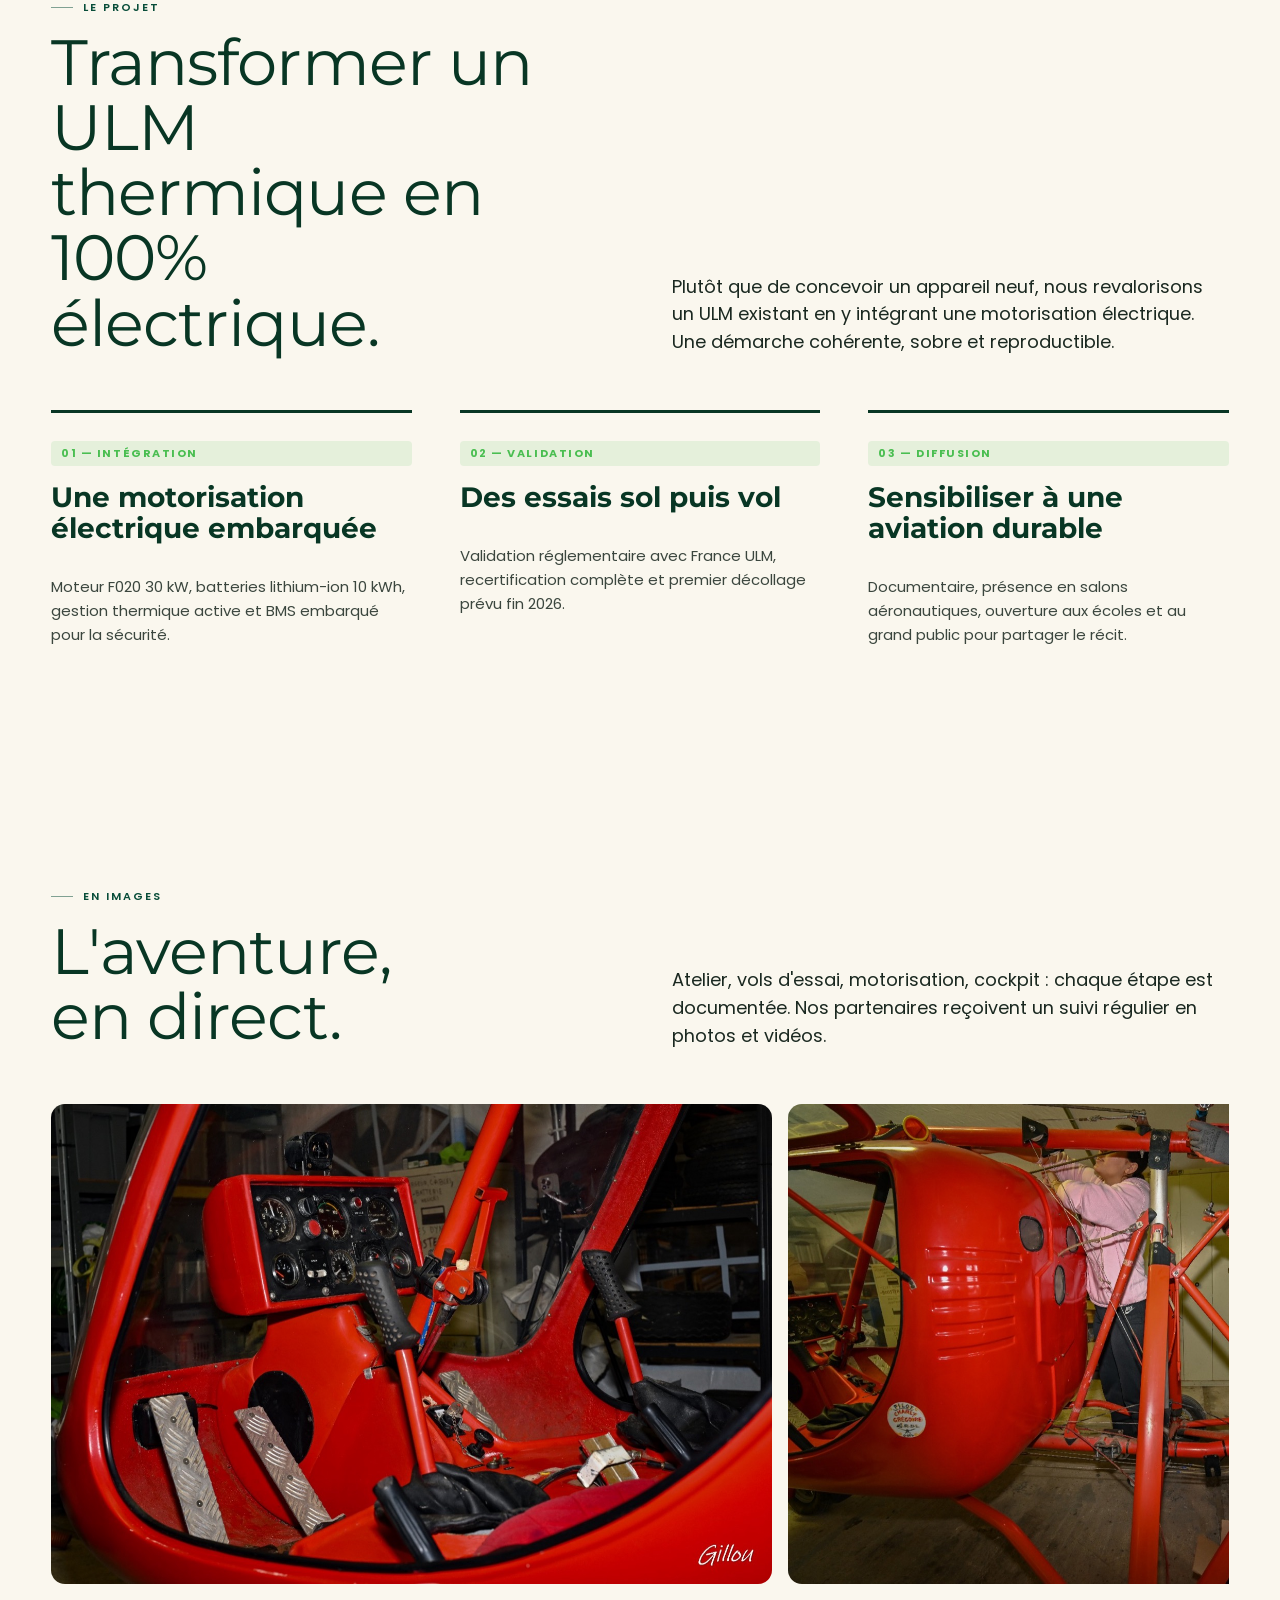
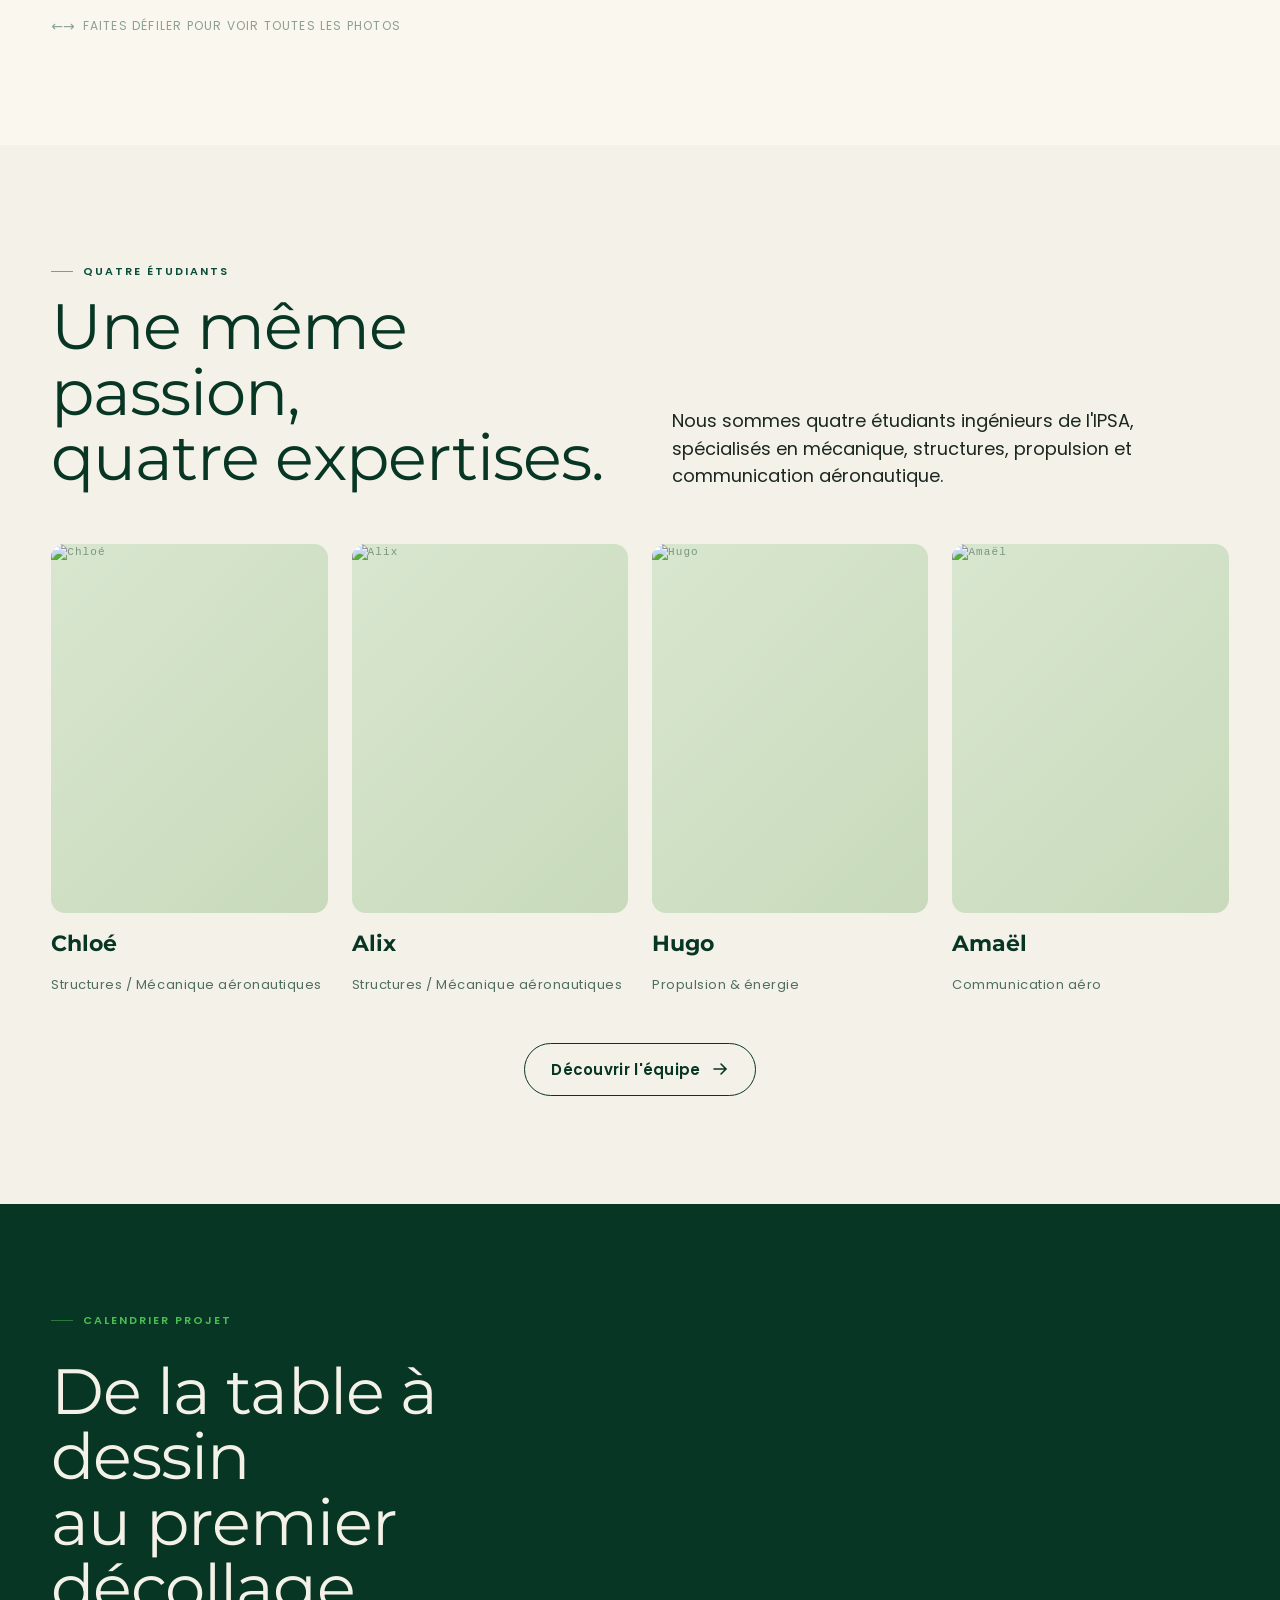
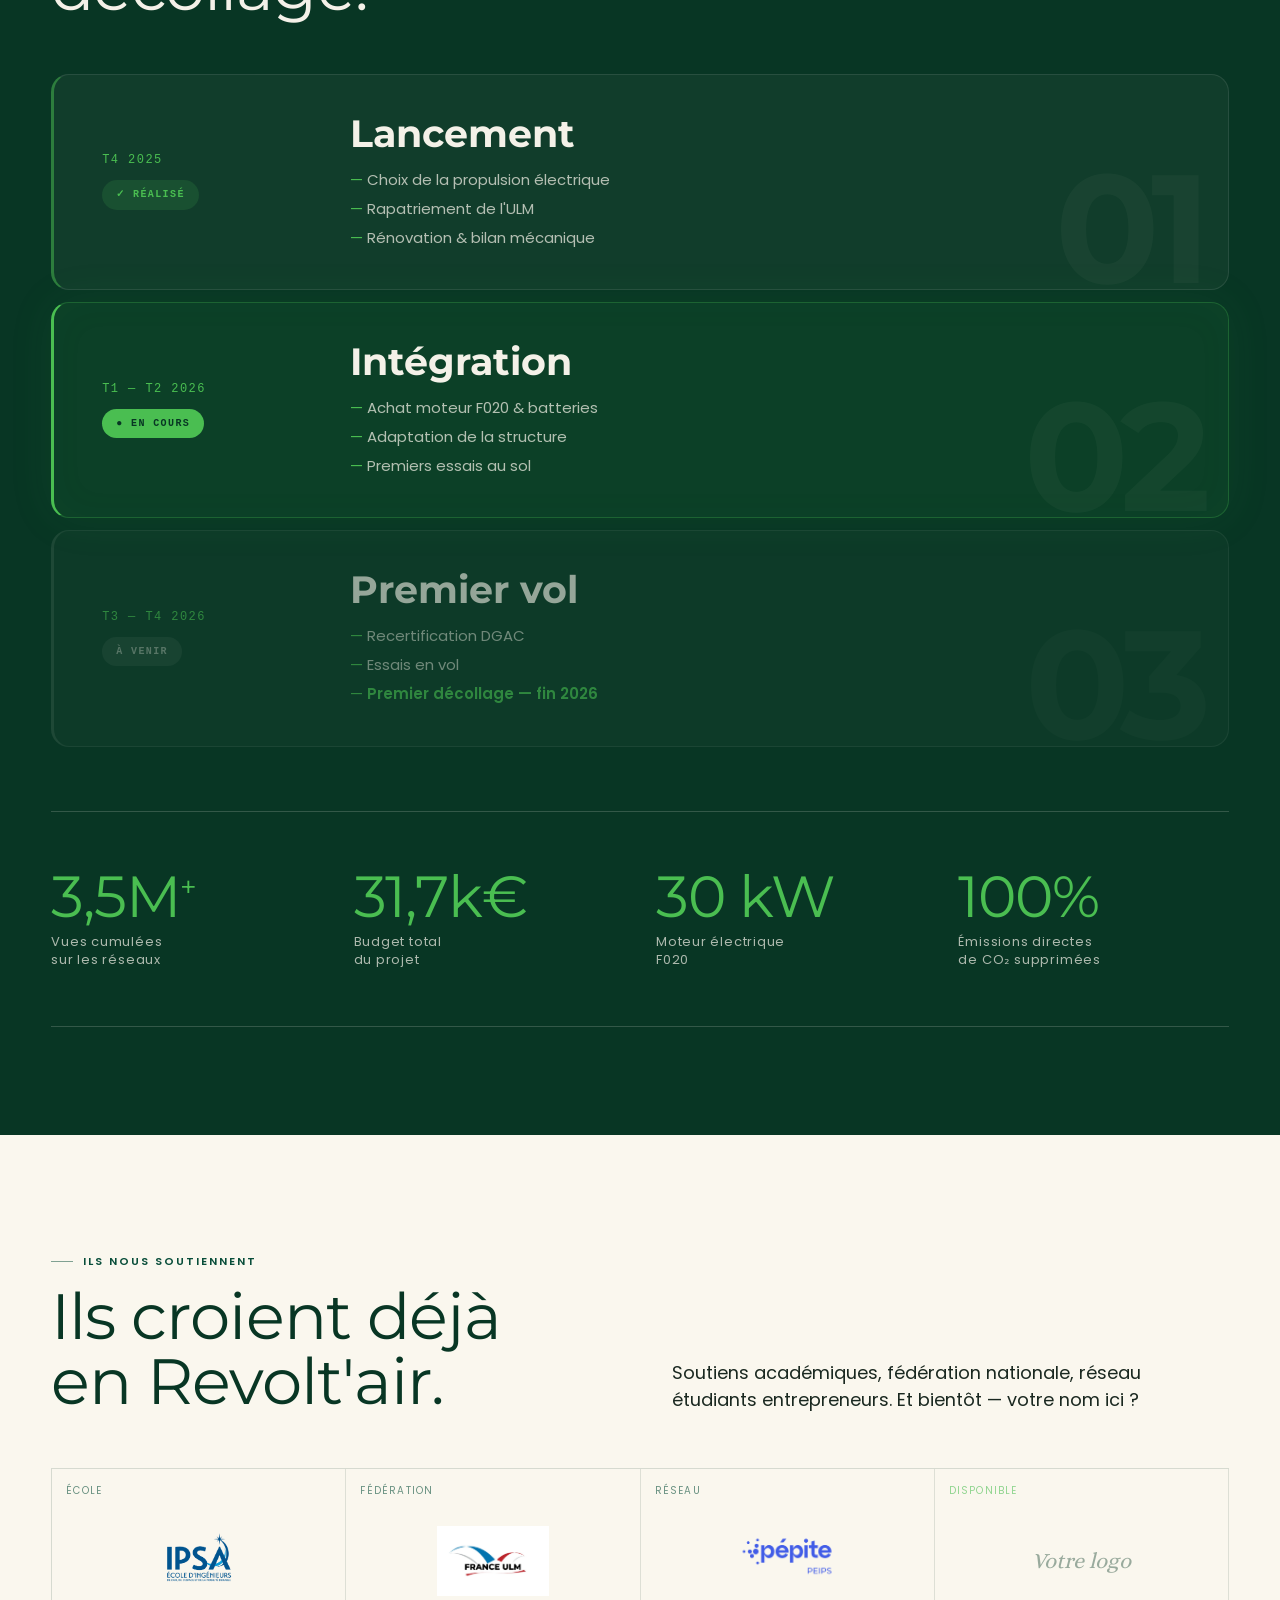
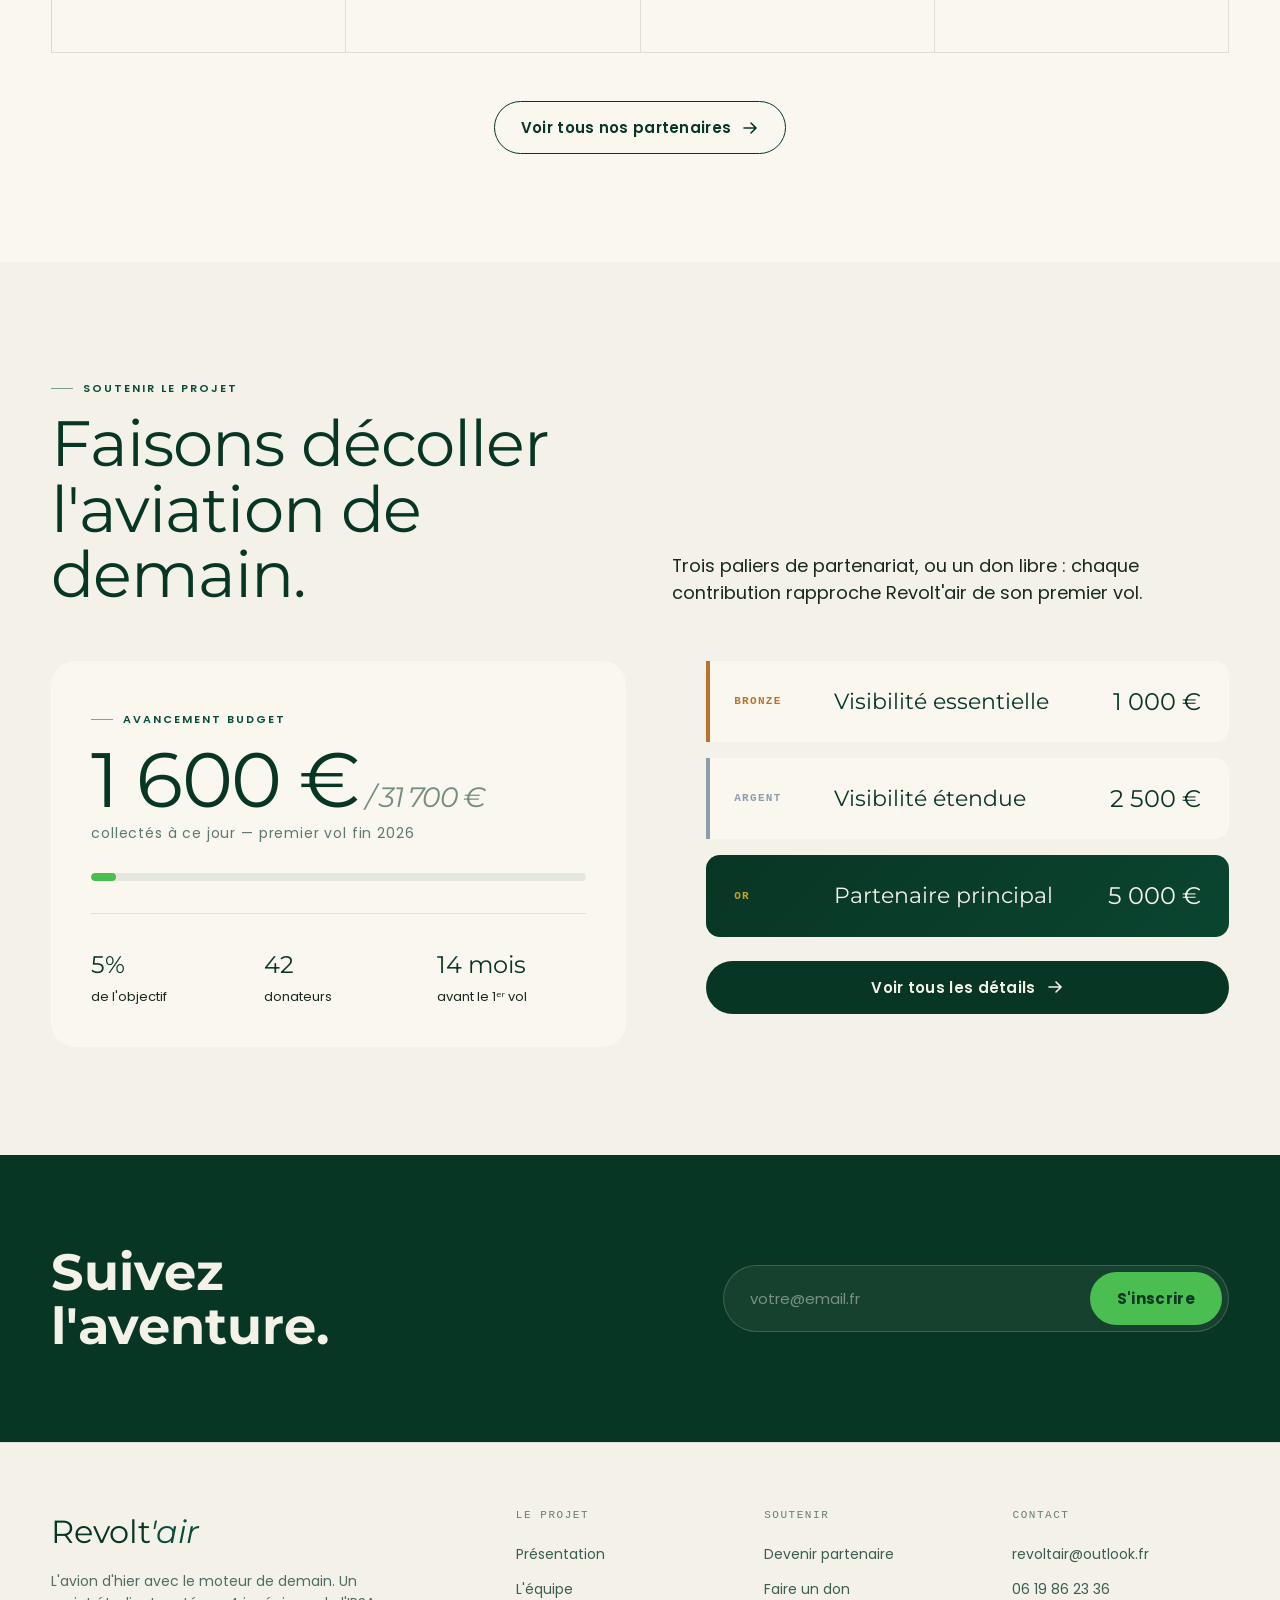
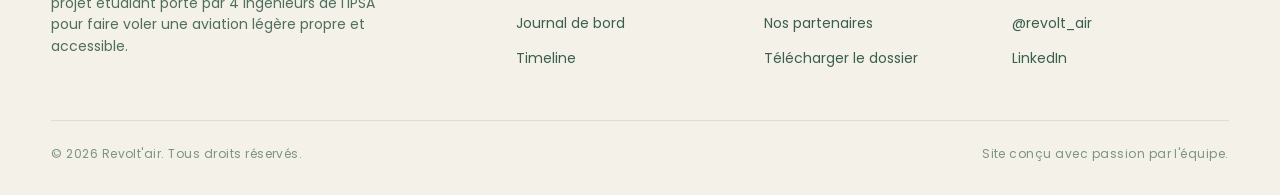
==== commit 324a707d: "Refonte visuelle complète + page Technique - Nouvelle page technique.html (FAQ ingénierie, propulsio" ====
--- a/index.html
+++ b/index.html
@@ -8,7 +8,7 @@
 <link rel="preconnect" href="https://fonts.googleapis.com">
 <link rel="preconnect" href="https://fonts.gstatic.com" crossorigin>
 <link rel="stylesheet" href="https://fonts.googleapis.com/css2?family=Montserrat:wght@400;500;600;700&family=Poppins:wght@300;400;500;600;700&family=Alice&display=swap">
-<link rel="stylesheet" href="site.css" />
+<link rel="stylesheet" href="site.css?v=4" />
 
 <style>
 /* ---- Mobile nav fix ---- */
@@ -71,13 +71,14 @@
 <header class="nav" id="nav">
   <div class="container nav__inner">
     <a href="index.html" class="nav__brand">
-      <img src="assets/logo.png" alt="Revolt'air" />
+      <img src="logo.png" alt="Revolt'air" />
       <span>Revolt<span class="nav__brand-em">'air</span></span>
     </a>
     <nav>
       <ul class="nav__links">
         <li><a href="#projet">Le projet</a></li>
         <li><a href="equipe.html">L'équipe</a></li>
+        <li><a href="technique.html">Technique</a></li>
         <li><a href="partenaires.html">Partenaires</a></li>
         <li><a href="journal.html">Journal</a></li>
         <li><a href="soutenir.html">Soutenir</a></li>
@@ -103,13 +104,15 @@
 <!-- ============== HERO ============== -->
 <section class="hero" data-screen-label="01 Hero">
   <div class="hero__media">
-    <!-- Image de fond ULM -->
-    <img
-      src="assets/moodboard.png"
-      alt="ULM Revolt'air"
-      style="position:absolute;inset:0;width:100%;height:100%;object-fit:cover;object-position:center top;"
-      onerror="this.style.display='none'"
-    />
+    <!-- Vidéo de fond en boucle -->
+    <video
+      autoplay loop muted playsinline
+      style="position:absolute;inset:0;width:100%;height:100%;object-fit:cover;object-position:center;"
+    >
+      <source src="hero.mp4" type="video/mp4" />
+      <!-- Fallback si la vidéo ne charge pas -->
+      <img src="moodboard.png" alt="ULM Revolt'air" style="position:absolute;inset:0;width:100%;height:100%;object-fit:cover;" />
+    </video>
     <!-- Overlay sombre -->
     <div style="position:absolute;inset:0;background:linear-gradient(160deg,rgba(5,20,12,0.75) 0%,rgba(8,54,36,0.65) 100%);z-index:1;"></div>
     <!-- Bouton lecture vidéo YouTube -->
@@ -213,8 +216,19 @@
       </div>
       <p class="lede">Atelier, vols d'essai, motorisation, cockpit&nbsp;: chaque étape est documentée. Nos partenaires reçoivent un suivi régulier en photos et vidéos.</p>
     </div>
-    <div class="reveal" style="border-radius: var(--r-lg); overflow: hidden; background: var(--c-cream);">
-      <img src="assets/moodboard.png" alt="Galerie Revolt'air — ULM, cockpit, moteur, atelier" style="width: 100%; display: block;" />
+    <div class="reveal">
+      <div class="galerie-scroll" id="galerie-scroll">
+        <div class="galerie-scroll__item"><img src="galerie/IMG-20251021-WA0000_web.jpg" alt="Revolt'air" /></div>
+        <div class="galerie-scroll__item"><img src="galerie/IMG-20251021-WA0003_web.jpg" alt="Revolt'air" /></div>
+        <div class="galerie-scroll__item"><img src="galerie/IMG_1505_web.jpg" alt="Revolt'air" /></div>
+        <div class="galerie-scroll__item"><img src="galerie/IMG_1775_web.jpg" alt="Revolt'air" /></div>
+        <div class="galerie-scroll__item"><img src="galerie/IMG_6338_web.jpg" alt="Revolt'air" /></div>
+        <div class="galerie-scroll__item"><img src="galerie/IMG_6504_web.jpg" alt="Revolt'air" /></div>
+        <div class="galerie-scroll__item"><img src="galerie/IMG_6749_web.jpg" alt="Revolt'air" /></div>
+        <div class="galerie-scroll__item"><img src="galerie/IMG_9016_web.jpg" alt="Revolt'air" /></div>
+        <div class="galerie-scroll__item"><img src="galerie/IMG_9039_web.jpg" alt="Revolt'air" /></div>
+      </div>
+      <div class="galerie-hint">Faites défiler pour voir toutes les photos</div>
     </div>
   </div>
 </section>
@@ -232,22 +246,30 @@
 
         <div class="team-preview reveal">
       <article class="team-preview__card">
-        <div class="team-preview__photo" style="background:linear-gradient(135deg,#1a4a32,#2d6e4a);display:flex;align-items:center;justify-content:center;font-family:var(--font-display);font-size:48px;color:rgba(244,241,232,0.7);font-weight:700;letter-spacing:-0.02em;">C</div>
+        <div class="team-preview__photo">
+          <img src="photos/Chloe_web.jpg" alt="Chloé" style="position:absolute;inset:0;width:100%;height:100%;object-fit:cover;object-position:center top;" />
+        </div>
         <h3 class="team-preview__name">Chloé</h3>
         <div class="team-preview__role">Structures / Mécanique aéronautiques</div>
       </article>
       <article class="team-preview__card">
-        <div class="team-preview__photo" style="background:linear-gradient(135deg,#1a4a32,#2d6e4a);display:flex;align-items:center;justify-content:center;font-family:var(--font-display);font-size:48px;color:rgba(244,241,232,0.7);font-weight:700;letter-spacing:-0.02em;">A</div>
+        <div class="team-preview__photo">
+          <img src="photos/Alix_web.jpg" alt="Alix" style="position:absolute;inset:0;width:100%;height:100%;object-fit:cover;object-position:center top;" />
+        </div>
         <h3 class="team-preview__name">Alix</h3>
         <div class="team-preview__role">Structures / Mécanique aéronautiques</div>
       </article>
       <article class="team-preview__card">
-        <div class="team-preview__photo" style="background:linear-gradient(135deg,#1a4a32,#2d6e4a);display:flex;align-items:center;justify-content:center;font-family:var(--font-display);font-size:48px;color:rgba(244,241,232,0.7);font-weight:700;letter-spacing:-0.02em;">H</div>
+        <div class="team-preview__photo">
+          <img src="photos/Hugo_web.jpg" alt="Hugo" style="position:absolute;inset:0;width:100%;height:100%;object-fit:cover;object-position:center top;" />
+        </div>
         <h3 class="team-preview__name">Hugo</h3>
         <div class="team-preview__role">Propulsion &amp; énergie</div>
       </article>
       <article class="team-preview__card">
-        <div class="team-preview__photo" style="background:linear-gradient(135deg,#1a4a32,#2d6e4a);display:flex;align-items:center;justify-content:center;font-family:var(--font-display);font-size:48px;color:rgba(244,241,232,0.7);font-weight:700;letter-spacing:-0.02em;">Am</div>
+        <div class="team-preview__photo">
+          <img src="photos/Amael_web.jpg" alt="Amaël" style="position:absolute;inset:0;width:100%;height:100%;object-fit:cover;object-position:center top;" />
+        </div>
         <h3 class="team-preview__name">Amaël</h3>
         <div class="team-preview__role">Communication aéro</div>
       </article>
@@ -271,41 +293,47 @@
     </div>
 
     <div class="timeline-web reveal">
-      <div class="timeline-web__phase">
-        <div class="timeline-web__when">T4 2025</div>
+      <div class="timeline-web__phase timeline-web__phase--done" data-num="01">
+        <div class="timeline-web__meta">
+          <div class="timeline-web__when">T4 2025</div>
+          <div class="timeline-web__status timeline-web__status--done">✓ Réalisé</div>
+        </div>
         <div class="timeline-web__body">
           <h3 class="timeline-web__title">Lancement</h3>
           <ul class="timeline-web__list">
-            <li>Choix de la propulsion</li>
+            <li>Choix de la propulsion électrique</li>
             <li>Rapatriement de l'ULM</li>
-            <li>Rénovation &amp; maintenance</li>
+            <li>Rénovation &amp; bilan mécanique</li>
           </ul>
         </div>
-        <div class="timeline-web__status timeline-web__status--done">✓ En cours</div>
-      </div>
-      <div class="timeline-web__phase">
-        <div class="timeline-web__when">T1 — T2 2026</div>
+      </div>
+      <div class="timeline-web__phase timeline-web__phase--active" data-num="02">
+        <div class="timeline-web__meta">
+          <div class="timeline-web__when">T1 — T2 2026</div>
+          <div class="timeline-web__status timeline-web__status--active">● En cours</div>
+        </div>
         <div class="timeline-web__body">
           <h3 class="timeline-web__title">Intégration</h3>
           <ul class="timeline-web__list">
-            <li>Achat moteur &amp; batteries</li>
+            <li>Achat moteur F020 &amp; batteries</li>
             <li>Adaptation de la structure</li>
             <li>Premiers essais au sol</li>
           </ul>
         </div>
-        <div class="timeline-web__status timeline-web__status--active">● Actif</div>
-      </div>
-      <div class="timeline-web__phase">
-        <div class="timeline-web__when">T3 — T4 2026</div>
+      </div>
+      <div class="timeline-web__phase timeline-web__phase--upcoming" data-num="03">
+        <div class="timeline-web__meta">
+          <div class="timeline-web__when">T3 — T4 2026</div>
+          <div class="timeline-web__status">À venir</div>
+        </div>
         <div class="timeline-web__body">
-          <h3 class="timeline-web__title">Vol</h3>
+          <h3 class="timeline-web__title">Premier vol</h3>
           <ul class="timeline-web__list">
-            <li>Recertification</li>
+            <li>Recertification DGAC</li>
             <li>Essais en vol</li>
-            <li><strong style="color: var(--c-green)">Premier vol — fin 2026</strong></li>
+            <li><strong style="color: var(--c-green); font-weight: 600;">Premier décollage — fin 2026</strong></li>
           </ul>
         </div>
-        <div class="timeline-web__status">À venir</div>
       </div>
     </div>
 
@@ -320,7 +348,7 @@
       </div>
       <div class="statband__item">
         <div class="statband__num">30 kW</div>
-        <div class="statball__label" style="color: rgba(244,241,232,0.7); font-size: 13px; margin-top: 8px; letter-spacing: 0.06em;">Moteur électrique<br/>F020</div>
+        <div class="statband__label">Moteur électrique<br/>F020</div>
       </div>
       <div class="statband__item">
         <div class="statband__num">100%</div>
@@ -344,15 +372,15 @@
     <div class="partners reveal">
       <div class="partners__item">
         <span class="partners__item-tag">École</span>
-        <span class="partners__item-name">IPSA</span>
+        <img src="Logos/IPSA.svg.png" alt="IPSA" style="max-height:70px;max-width:85%;object-fit:contain;z-index:1;" />
       </div>
       <div class="partners__item">
         <span class="partners__item-tag">Fédération</span>
-        <span class="partners__item-name">France ULM</span>
+        <img src="Logos/France ULM.jpg" alt="France ULM" style="max-height:70px;max-width:85%;object-fit:contain;z-index:1;" />
       </div>
       <div class="partners__item">
         <span class="partners__item-tag">Réseau</span>
-        <span class="partners__item-name">Pépite IDF</span>
+        <img src="Logos/logo_pepite_peips_bleu_rvb.png" alt="Pépite IDF" style="max-height:70px;max-width:85%;object-fit:contain;z-index:1;" />
       </div>
       <div class="partners__item">
         <span class="partners__item-tag" style="color: var(--c-green);">Disponible</span>
@@ -406,12 +434,12 @@
       </div>
 
       <div class="tier-list">
-        <div class="tier-row">
+        <div class="tier-row tier-row--bronze">
           <div class="tier-row__rank">Bronze</div>
           <div class="tier-row__name">Visibilité essentielle</div>
           <div class="tier-row__amount">1&nbsp;000&nbsp;€</div>
         </div>
-        <div class="tier-row">
+        <div class="tier-row tier-row--silver">
           <div class="tier-row__rank">Argent</div>
           <div class="tier-row__name">Visibilité étendue</div>
           <div class="tier-row__amount">2&nbsp;500&nbsp;€</div>
@@ -466,7 +494,7 @@
           <li><a href="soutenir.html">Devenir partenaire</a></li>
           <li><a href="soutenir.html">Faire un don</a></li>
           <li><a href="partenaires.html">Nos partenaires</a></li>
-          <li><a href="assets/dossier.pdf">Télécharger le dossier</a></li>
+          <li><a href="dossier.pdf">Télécharger le dossier</a></li>
         </ul>
       </div>
       <div class="footer__col">
@@ -475,7 +503,7 @@
           <li><a href="mailto:revoltair@outlook.fr">revoltair@outlook.fr</a></li>
           <li><a href="tel:+33619862336">06 19 86 23 36</a></li>
           <li><a href="https://instagram.com/revolt_air" target="_blank" rel="noopener">@revolt_air</a></li>
-          <li><a href="#" target="_blank" rel="noopener">LinkedIn</a></li>
+          <li><a href="https://tr.ee/U324e79ZEu" target="_blank" rel="noopener">LinkedIn</a></li>
         </ul>
       </div>
     </div>
@@ -494,6 +522,20 @@
 <script type="text/babel" src="site-tweaks.jsx"></script>
 
 <script>
+  // Galerie drag-to-scroll
+  const gallery = document.getElementById('galerie-scroll');
+  if (gallery) {
+    let isDown = false, startX, scrollLeft;
+    gallery.addEventListener('mousedown', e => { isDown = true; startX = e.pageX - gallery.offsetLeft; scrollLeft = gallery.scrollLeft; });
+    gallery.addEventListener('mouseleave', () => isDown = false);
+    gallery.addEventListener('mouseup', () => isDown = false);
+    gallery.addEventListener('mousemove', e => {
+      if (!isDown) return;
+      e.preventDefault();
+      gallery.scrollLeft = scrollLeft - (e.pageX - gallery.offsetLeft - startX);
+    });
+  }
+
   // Nav scroll
   const nav = document.getElementById('nav');
   const onScroll = () => nav.classList.toggle('is-scrolled', window.scrollY > 40);
--- a/site.css
+++ b/site.css
@@ -12,6 +12,9 @@
   --c-green-mid: #084d39;
   --c-green: #4abe51;
   --c-green-soft: #c8e6c9;
+  --c-bronze: #b87333;
+  --c-silver: #8c9eac;
+  --c-gold-metal: #c9a227;
 
   /* Type */
   --font-display: "Montserrat", "Helvetica Neue", system-ui, sans-serif;
@@ -152,15 +155,29 @@
   position: fixed;
   top: 0; left: 0; right: 0;
   z-index: 100;
-  padding: 18px 0;
-  transition: background 0.3s ease, padding 0.3s ease, backdrop-filter 0.3s ease;
-}
+  padding: 20px 0;
+  transition: background 0.4s ease, padding 0.3s ease, backdrop-filter 0.3s ease;
+}
+/* Sur fond sombre (hero vidéo) : texte crème */
+.nav:not(.is-scrolled) .nav__brand,
+.nav:not(.is-scrolled) .nav__links a { color: var(--c-cream); }
+.nav:not(.is-scrolled) .nav__links a { opacity: 0.85; }
+.nav:not(.is-scrolled) .nav__hamburger span { background: var(--c-cream); }
+.nav:not(.is-scrolled) .btn--primary {
+  background: rgba(255,255,255,0.15);
+  border: 1px solid rgba(255,255,255,0.4);
+  color: var(--c-cream);
+  backdrop-filter: blur(8px);
+}
+.nav:not(.is-scrolled) .btn--primary:hover { background: rgba(255,255,255,0.25); }
+
 .nav.is-scrolled {
-  background: rgba(244, 241, 232, 0.85);
-  backdrop-filter: saturate(140%) blur(14px);
-  -webkit-backdrop-filter: saturate(140%) blur(14px);
+  background: rgba(244, 241, 232, 0.92);
+  backdrop-filter: saturate(160%) blur(16px);
+  -webkit-backdrop-filter: saturate(160%) blur(16px);
   padding: 12px 0;
-  border-bottom: 1px solid rgba(8, 54, 36, 0.08);
+  border-bottom: 1px solid rgba(8, 54, 36, 0.1);
+  box-shadow: 0 1px 24px rgba(8,54,36,0.06);
 }
 .nav__inner {
   display: flex;
@@ -171,17 +188,19 @@
 .nav__brand {
   display: flex;
   align-items: center;
-  gap: 12px;
-  font-family: var(--font-display);
-  font-size: 18px;
+  gap: 14px;
+  font-family: var(--font-display);
+  font-size: 22px;
+  font-weight: 600;
   color: var(--c-green-dark);
   letter-spacing: 0.01em;
-}
-.nav__brand img { height: 28px; width: auto; }
+  transition: color 0.3s;
+}
+.nav__brand img { height: 44px; width: auto; }
 .nav__brand-em { font-style: italic; }
 .nav__links {
   display: flex;
-  gap: 28px;
+  gap: 32px;
   align-items: center;
   list-style: none;
   margin: 0; padding: 0;
@@ -190,8 +209,9 @@
   font-size: 14px;
   font-weight: 500;
   color: var(--c-green-dark);
-  opacity: 0.78;
-  transition: opacity 0.2s;
+  opacity: 0.75;
+  transition: opacity 0.2s, color 0.3s;
+  letter-spacing: 0.01em;
 }
 .nav__links a:hover { opacity: 1; }
 .nav__cta {
@@ -366,6 +386,8 @@
   letter-spacing: -0.01em;
   color: var(--c-green-dark);
   max-width: 22ch;
+  padding-left: 24px;
+  border-left: 4px solid var(--c-green);
 }
 .manifeste em {
   font-style: italic;
@@ -401,27 +423,34 @@
 .bref-card {
   display: flex;
   flex-direction: column;
-  gap: 14px;
-  padding: 32px 0 0;
-  border-top: 1px solid rgba(8, 54, 36, 0.25);
-}
+  gap: 16px;
+  padding: 28px 0 0;
+  border-top: 3px solid var(--c-green-dark);
+  transition: border-color 0.2s;
+}
+.bref-card:hover { border-top-color: var(--c-green); }
 .bref-card__num {
-  font-family: var(--font-display);
-  font-size: 14px;
-  letter-spacing: 0.1em;
-  color: var(--c-green-mid);
-  opacity: 0.6;
+  font-family: var(--font-body);
+  font-size: 11px;
+  font-weight: 700;
+  letter-spacing: 0.14em;
+  text-transform: uppercase;
+  color: var(--c-green);
+  background: rgba(74,190,81,0.12);
+  border-radius: 4px;
+  padding: 4px 10px;
+  display: inline-block;
 }
 .bref-card__title {
   font-family: var(--font-display);
-  font-size: 28px;
+  font-size: clamp(22px, 2.2vw, 30px);
   line-height: 1.1;
   color: var(--c-green-dark);
   margin: 0;
 }
 .bref-card__body {
   font-size: 15px;
-  line-height: 1.55;
+  line-height: 1.6;
   color: var(--c-ink);
   opacity: 0.85;
 }
@@ -499,66 +528,120 @@
 
 /* ---------- Timeline ---------- */
 .timeline-web {
-  display: grid;
-  gap: 0;
+  display: flex;
+  flex-direction: column;
+  gap: 12px;
+  margin-top: 48px;
+}
+.timeline-web__phase {
+  display: grid;
+  grid-template-columns: 1fr;
+  gap: 20px;
+  padding: 32px 36px;
+  background: rgba(244, 241, 232, 0.04);
+  border: 1px solid rgba(244, 241, 232, 0.1);
+  border-left: 3px solid rgba(244, 241, 232, 0.12);
+  border-radius: 18px;
   position: relative;
-}
-.timeline-web__phase {
-  display: grid;
-  grid-template-columns: 80px 1fr;
-  gap: clamp(20px, 4vw, 56px);
-  padding: 32px 0;
-  border-top: 1px solid rgba(244, 241, 232, 0.18);
-  align-items: start;
+  overflow: hidden;
+  transition: background 0.3s, border-color 0.3s;
 }
 @media (min-width: 760px) {
-  .timeline-web__phase { grid-template-columns: 200px 1fr 80px; }
-}
-.timeline-web__phase:last-child { border-bottom: 1px solid rgba(244, 241, 232, 0.18); }
+  .timeline-web__phase { grid-template-columns: 200px 1fr; gap: 48px; align-items: center; padding: 40px 48px; }
+}
+/* Grand numéro fantôme en fond */
+.timeline-web__phase::before {
+  content: attr(data-num);
+  position: absolute;
+  right: 24px;
+  bottom: -16px;
+  font-family: var(--font-display);
+  font-size: clamp(96px, 12vw, 160px);
+  font-weight: 700;
+  line-height: 1;
+  color: rgba(244, 241, 232, 0.035);
+  letter-spacing: -0.05em;
+  pointer-events: none;
+  user-select: none;
+}
+/* Phase réalisée */
+.timeline-web__phase--done {
+  border-left-color: rgba(74, 190, 81, 0.5);
+}
+/* Phase active */
+.timeline-web__phase--active {
+  background: rgba(74, 190, 81, 0.07);
+  border-color: rgba(74, 190, 81, 0.28);
+  border-left: 3px solid var(--c-green);
+  box-shadow: 0 0 48px rgba(74, 190, 81, 0.08), inset 0 0 40px rgba(74, 190, 81, 0.03);
+}
+/* Phase à venir */
+.timeline-web__phase--upcoming {
+  opacity: 0.6;
+}
+
+.timeline-web__meta {
+  display: flex;
+  flex-direction: column;
+  gap: 14px;
+  align-items: flex-start;
+}
 .timeline-web__when {
   font-family: var(--font-mono);
   font-size: 12px;
   letter-spacing: 0.12em;
   text-transform: uppercase;
   color: var(--c-green);
-  padding-top: 6px;
+  line-height: 1;
 }
 .timeline-web__body {
   display: flex;
   flex-direction: column;
-  gap: 8px;
+  gap: 14px;
 }
 .timeline-web__title {
   font-family: var(--font-display);
-  font-size: clamp(28px, 3vw, 40px);
+  font-size: clamp(28px, 3vw, 44px);
   color: var(--c-cream);
   margin: 0;
+  line-height: 1;
 }
 .timeline-web__list {
   list-style: none;
-  margin: 4px 0 0; padding: 0;
+  margin: 0; padding: 0;
   display: flex;
   flex-direction: column;
-  gap: 4px;
-  color: rgba(244, 241, 232, 0.78);
+  gap: 6px;
+  color: rgba(244, 241, 232, 0.72);
   font-size: 15px;
 }
 .timeline-web__list li::before { content: "— "; color: var(--c-green); }
 .timeline-web__status {
   font-family: var(--font-mono);
-  font-size: 11px;
-  letter-spacing: 0.12em;
+  font-size: 10px;
+  font-weight: 700;
+  letter-spacing: 0.14em;
   text-transform: uppercase;
-  padding: 6px 10px;
+  padding: 7px 14px;
   border-radius: 999px;
   background: rgba(244, 241, 232, 0.08);
-  color: rgba(244, 241, 232, 0.6);
+  color: rgba(244, 241, 232, 0.5);
   display: inline-block;
-  align-self: start;
   white-space: nowrap;
 }
-.timeline-web__status--done { color: var(--c-green); background: rgba(74, 190, 81, 0.15); }
-.timeline-web__status--active { color: var(--c-cream); background: var(--c-green); }
+.timeline-web__status--done {
+  color: var(--c-green);
+  background: rgba(74, 190, 81, 0.15);
+}
+.timeline-web__status--active {
+  color: var(--c-green-dark);
+  background: var(--c-green);
+  animation: pulseBadge 2.4s ease-in-out infinite;
+}
+@keyframes pulseBadge {
+  0%, 100% { box-shadow: 0 0 0 0 rgba(74, 190, 81, 0.5); }
+  50% { box-shadow: 0 0 0 6px rgba(74, 190, 81, 0); }
+}
 
 /* ---------- Partenaires ---------- */
 .partners {
@@ -572,20 +655,21 @@
   .partners { grid-template-columns: repeat(4, 1fr); }
 }
 .partners__item {
-  aspect-ratio: 1.4/1;
-  border-right: 1px solid rgba(8, 54, 36, 0.15);
-  border-bottom: 1px solid rgba(8, 54, 36, 0.15);
+  aspect-ratio: 1.6/1;
+  border-right: 1px solid rgba(8, 54, 36, 0.12);
+  border-bottom: 1px solid rgba(8, 54, 36, 0.12);
   display: flex;
   align-items: center;
   justify-content: center;
+  padding: 24px;
   font-family: var(--font-display);
   font-size: 22px;
   color: var(--c-green-dark);
   background: var(--c-cream-soft);
   position: relative;
-  transition: background 0.2s;
-}
-.partners__item:hover { background: var(--c-cream); }
+  transition: background 0.25s, transform 0.25s;
+}
+.partners__item:hover { background: #fff; transform: scale(1.02); }
 .partners__item-name { z-index: 1; }
 .partners__item-tag {
   position: absolute;
@@ -682,10 +766,17 @@
   transition: transform 0.2s ease, background 0.2s ease;
 }
 .tier-row:hover { transform: translateX(4px); background: var(--c-cream); }
-.tier-row--gold { background: var(--c-green-dark); color: var(--c-cream); }
-.tier-row--gold:hover { background: var(--c-green-mid); }
+.tier-row--bronze { background: linear-gradient(to right, var(--c-bronze) 4px, var(--c-cream-soft) 4px); border-radius: 0 var(--r-md) var(--r-md) 0; }
+.tier-row--bronze:hover { background: linear-gradient(to right, var(--c-bronze) 4px, #fffdf5 4px); }
+.tier-row--bronze .tier-row__rank { color: var(--c-bronze); opacity: 1; font-weight: 700; }
+.tier-row--silver { background: linear-gradient(to right, var(--c-silver) 4px, var(--c-cream-soft) 4px); border-radius: 0 var(--r-md) var(--r-md) 0; }
+.tier-row--silver:hover { background: linear-gradient(to right, var(--c-silver) 4px, #fffdf5 4px); }
+.tier-row--silver .tier-row__rank { color: var(--c-silver); opacity: 1; font-weight: 700; }
+.tier-row--gold { background: linear-gradient(135deg, var(--c-green-dark) 0%, #0a4530 100%); color: var(--c-cream); }
+.tier-row--gold:hover { background: linear-gradient(135deg, #0a4530 0%, #0d5a3e 100%); }
 .tier-row--gold .tier-row__name,
 .tier-row--gold .tier-row__amount { color: var(--c-cream); }
+.tier-row--gold .tier-row__rank { color: var(--c-gold-metal); opacity: 1; font-weight: 700; }
 .tier-row__rank {
   font-family: var(--font-mono);
   font-size: 11px;
@@ -798,6 +889,57 @@
   letter-spacing: 0.04em;
   flex-wrap: wrap;
   gap: 16px;
+}
+
+/* ---------- Galerie défilante ---------- */
+.galerie-scroll {
+  display: flex;
+  gap: 16px;
+  overflow-x: auto;
+  scroll-snap-type: x mandatory;
+  -webkit-overflow-scrolling: touch;
+  padding-bottom: 16px;
+  cursor: grab;
+}
+.galerie-scroll:active { cursor: grabbing; }
+.galerie-scroll::-webkit-scrollbar { height: 4px; }
+.galerie-scroll::-webkit-scrollbar-track { background: rgba(8,54,36,0.06); border-radius: 999px; }
+.galerie-scroll::-webkit-scrollbar-thumb { background: var(--c-green-mid); border-radius: 999px; opacity: 0.5; }
+.galerie-scroll__item {
+  flex-shrink: 0;
+  scroll-snap-align: start;
+  border-radius: var(--r-md);
+  overflow: hidden;
+  height: 480px;
+  width: auto;
+  position: relative;
+}
+.galerie-scroll__item img {
+  height: 100%;
+  width: auto;
+  display: block;
+  object-fit: cover;
+  transition: transform 0.4s ease;
+  pointer-events: none;
+}
+.galerie-scroll__item:hover img { transform: scale(1.03); }
+.galerie-hint {
+  display: flex;
+  align-items: center;
+  gap: 8px;
+  font-size: 12px;
+  letter-spacing: 0.1em;
+  text-transform: uppercase;
+  color: rgba(8,54,36,0.45);
+  margin-top: 16px;
+}
+.galerie-hint::before {
+  content: "←→";
+  font-size: 14px;
+  letter-spacing: 0;
+}
+@media (max-width: 768px) {
+  .galerie-scroll__item { height: 320px; }
 }
 
 /* ---------- Reveal anim ---------- */
